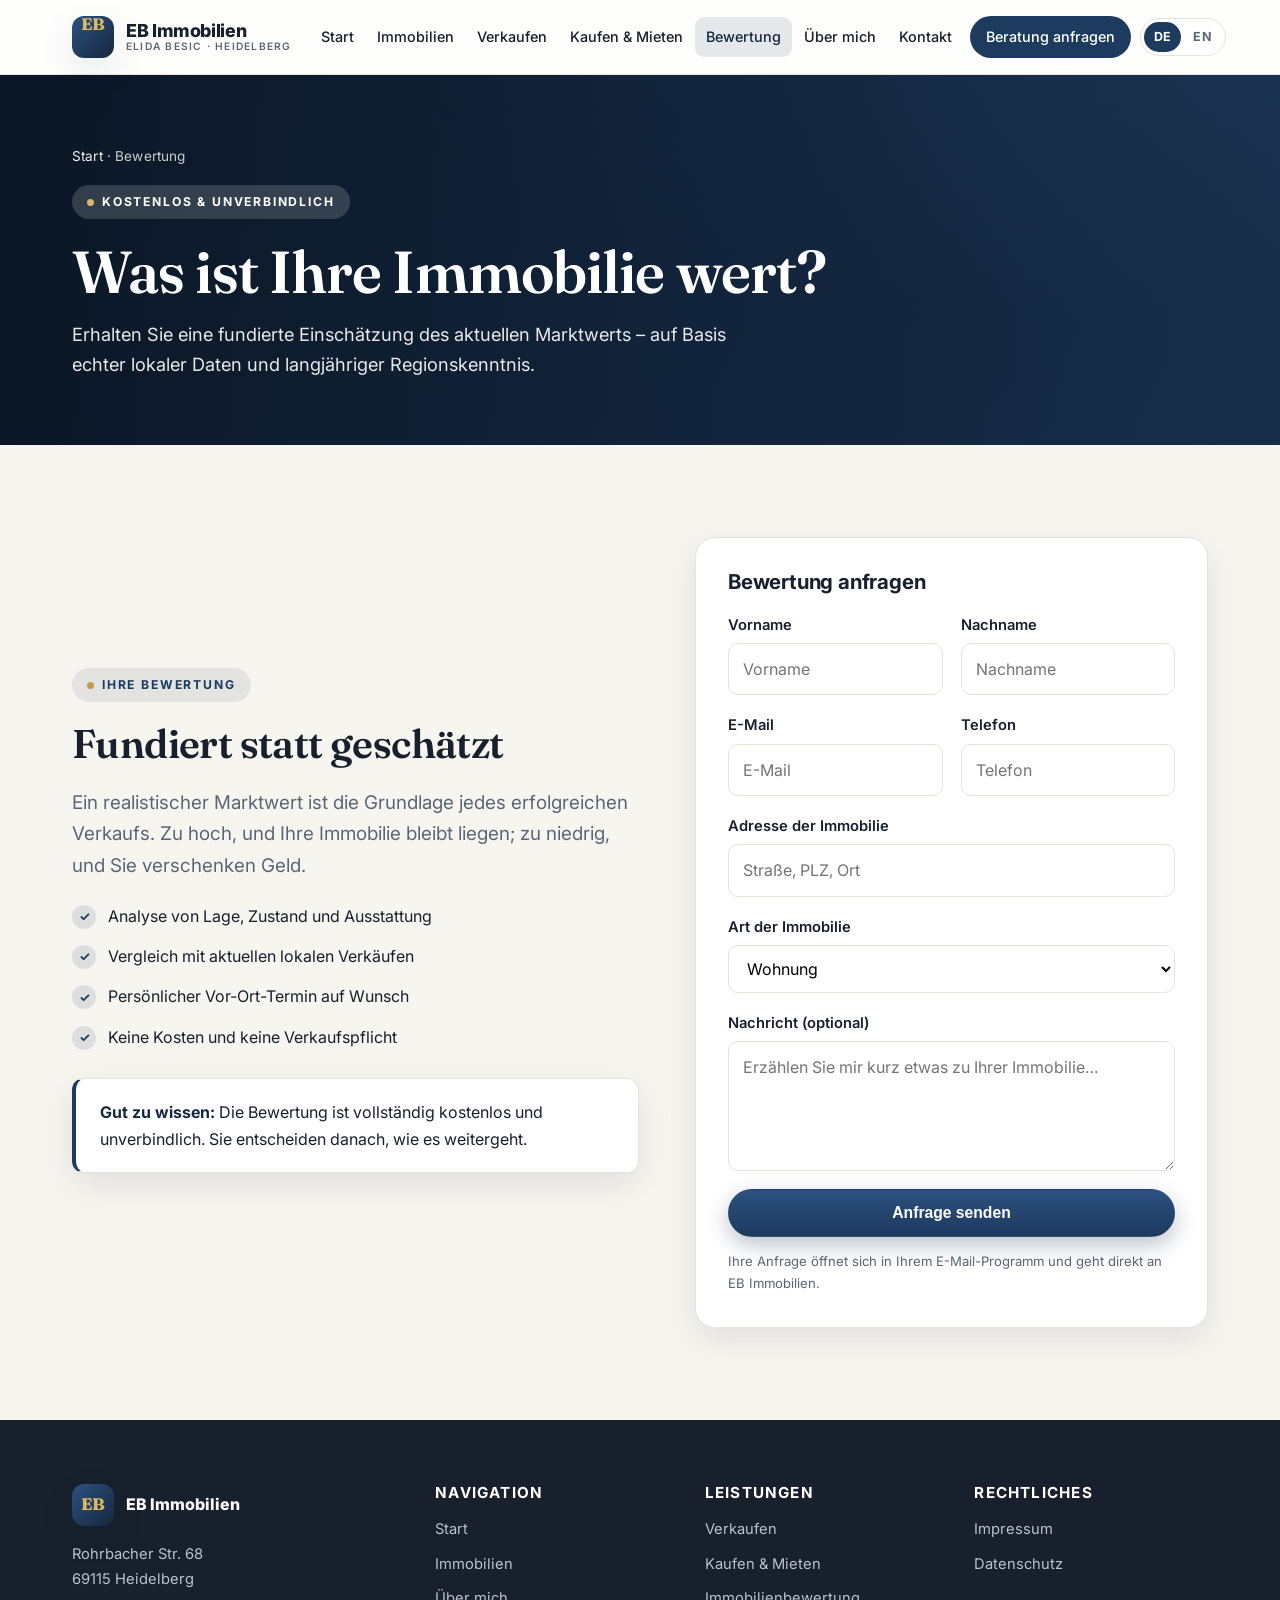
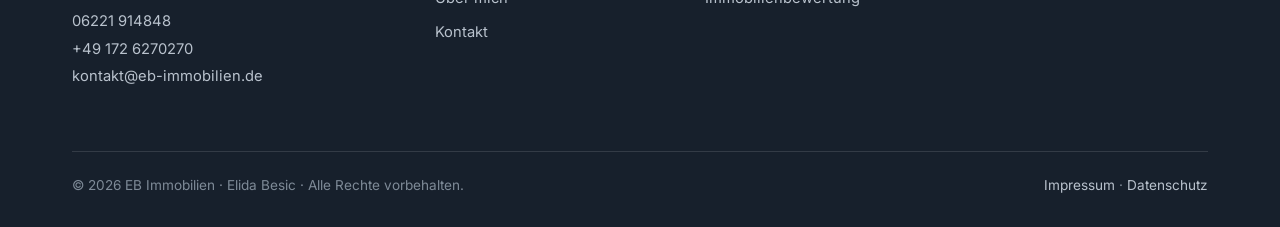
==== bewertung.html @ bf39f3e1 "Initial site: EB Immobilien (bilingual DE/EN) with Sveltia CMS Static GitHub Pages site for Elida Be" ====
<!doctype html>
<html lang="de">
<head>
  <meta charset="utf-8">
  <meta name="viewport" content="width=device-width, initial-scale=1">
  <title>Immobilienbewertung – EB Immobilien · Elida Besic Heidelberg</title>
  <meta name="description" content="Kostenlose Immobilienbewertung in Heidelberg: Erfahren Sie den aktuellen Marktwert Ihrer Immobilie – unverbindlich mit EB Immobilien.">
  <link rel="icon" href="assets/cms-logo.svg">
  <link rel="preconnect" href="https://fonts.googleapis.com">
  <link rel="preconnect" href="https://fonts.gstatic.com" crossorigin>
  <link href="https://fonts.googleapis.com/css2?family=Inter:wght@400;500;600;700;800&display=swap" rel="stylesheet">
  <link rel="stylesheet" href="assets/styles.css?v=1">
</head>
<body>
  <div id="site-header"></div>

  <section class="page-hero page-hero--photo" style="--ph:url('assets/img/hero.svg');">
    <div class="container">
      <div class="crumbs"><a href="index.html" data-en="Home">Start</a> · <span data-en="Valuation">Bewertung</span></div>
      <span class="eyebrow" data-en="Free &amp; no obligation">Kostenlos &amp; unverbindlich</span>
      <h1 data-en="What is your property worth?">Was ist Ihre Immobilie wert?</h1>
      <p data-en="Get a well-founded assessment of the current market value — based on real local data and many years of regional knowledge.">Erhalten Sie eine fundierte Einschätzung des aktuellen Marktwerts – auf Basis echter lokaler Daten und langjähriger Regionskenntnis.</p>
    </div>
  </section>

  <section class="section">
    <div class="container split">
      <div class="reveal">
        <span class="eyebrow" data-en="Your valuation">Ihre Bewertung</span>
        <h2 data-en="Well-founded instead of guessed">Fundiert statt geschätzt</h2>
        <p class="lead" data-en="An accurate market value is the basis of every successful sale. Too high and your property sits on the market; too low and you give away money.">Ein realistischer Marktwert ist die Grundlage jedes erfolgreichen Verkaufs. Zu hoch, und Ihre Immobilie bleibt liegen; zu niedrig, und Sie verschenken Geld.</p>
        <ul class="checklist">
          <li data-en="Analysis of location, condition and features">Analyse von Lage, Zustand und Ausstattung</li>
          <li data-en="Comparison with current local sales">Vergleich mit aktuellen lokalen Verkäufen</li>
          <li data-en="Personal on-site appointment if you wish">Persönlicher Vor-Ort-Termin auf Wunsch</li>
          <li data-en="No costs and no obligation to sell">Keine Kosten und keine Verkaufspflicht</li>
        </ul>
        <div class="callout" style="margin-top:28px;">
          <strong data-en="Good to know:">Gut zu wissen:</strong>
          <span data-en="The valuation is completely free and without obligation. You decide afterwards what happens next.">Die Bewertung ist vollständig kostenlos und unverbindlich. Sie entscheiden danach, wie es weitergeht.</span>
        </div>
      </div>

      <div class="reveal">
        <form class="form-card" data-inquiry="Bewertungsanfrage">
          <h3 style="margin-bottom:18px;" data-en="Request a valuation">Bewertung anfragen</h3>
          <div class="form-grid">
            <div class="field">
              <label data-en="First name">Vorname</label>
              <input type="text" name="Vorname" data-en-ph="First name" placeholder="Vorname" required>
            </div>
            <div class="field">
              <label data-en="Last name">Nachname</label>
              <input type="text" name="Nachname" data-en-ph="Last name" placeholder="Nachname" required>
            </div>
            <div class="field">
              <label data-en="Email">E-Mail</label>
              <input type="email" name="E-Mail" data-en-ph="Email" placeholder="E-Mail" required>
            </div>
            <div class="field">
              <label data-en="Phone">Telefon</label>
              <input type="tel" name="Telefon" data-en-ph="Phone" placeholder="Telefon">
            </div>
            <div class="field full">
              <label data-en="Property address">Adresse der Immobilie</label>
              <input type="text" name="Objekt-Adresse" data-en-ph="Street, postcode, city" placeholder="Straße, PLZ, Ort">
            </div>
            <div class="field full">
              <label data-en="Property type">Art der Immobilie</label>
              <select name="Objektart">
                <option data-en="Apartment">Wohnung</option>
                <option data-en="House">Haus</option>
                <option data-en="Plot">Grundstück</option>
                <option data-en="Commercial">Gewerbe</option>
                <option data-en="Other">Sonstiges</option>
              </select>
            </div>
            <div class="field full">
              <label data-en="Message (optional)">Nachricht (optional)</label>
              <textarea name="Nachricht" data-en-ph="Tell me a little about your property…" placeholder="Erzählen Sie mir kurz etwas zu Ihrer Immobilie…"></textarea>
            </div>
          </div>
          <button type="submit" class="btn btn--primary" style="margin-top:18px;width:100%;justify-content:center;" data-en="Send request">Anfrage senden</button>
          <div class="form-done" data-en="Thank you! Your email program will open so you can send the request.">Danke! Ihr E-Mail-Programm öffnet sich, um die Anfrage zu senden.</div>
          <p style="font-size:.82rem;color:var(--muted);margin:14px 0 0;" data-en="Your request opens in your email program and is sent directly to EB Immobilien.">Ihre Anfrage öffnet sich in Ihrem E-Mail-Programm und geht direkt an EB Immobilien.</p>
        </form>
      </div>
    </div>
  </section>

  <div id="site-footer"></div>
  <script src="assets/i18n.js?v=1"></script>
  <script src="assets/site.js?v=1"></script>
  <script src="assets/content.js?v=1"></script>
</body>
</html>
---- assets/styles.css ----
@import url("https://fonts.googleapis.com/css2?family=Fraunces:opsz,wght@9..144,500;9..144,600;9..144,700&display=swap");

:root {
  --navy: #1d3a5f;
  --navy-dark: #14283f;
  --navy-light: #2d5180;
  --navy-deep: #0e1d30;
  --gold: #c39b46;
  --gold-light: #d8b76a;
  --gold-soft: #efe6d0;
  --ink: #17202c;
  --muted: #5a6675;
  --bg: #f7f5f0;
  --bg-warm: #f1eee6;
  --card: #ffffff;
  --line: #e6e3da;
  --shadow-sm: 0 2px 8px rgba(20, 40, 63, 0.06);
  --shadow: 0 12px 34px rgba(20, 40, 63, 0.10);
  --shadow-lg: 0 28px 64px rgba(14, 29, 48, 0.18);
  --radius: 20px;
  --radius-sm: 12px;
  --radius-lg: 28px;
  --maxw: 1180px;
  --font: "Inter", system-ui, -apple-system, "Segoe UI", Roboto, Helvetica, Arial, sans-serif;
  --display: "Fraunces", Georgia, "Times New Roman", serif;
}

* { box-sizing: border-box; }

html { scroll-behavior: smooth; }

body {
  margin: 0;
  font-family: var(--font);
  color: var(--ink);
  background: var(--bg);
  line-height: 1.65;
  -webkit-font-smoothing: antialiased;
}

img { max-width: 100%; display: block; }

a { color: var(--navy); text-decoration: none; transition: color .2s ease; }
a:hover { color: var(--navy-dark); }

h1, h2, h3, h4 { line-height: 1.18; margin: 0 0 .5em; font-weight: 700; letter-spacing: -0.01em; }
h1, h2 { font-family: var(--display); font-weight: 600; letter-spacing: -0.015em; }
h1 { font-size: clamp(2.3rem, 5.2vw, 3.7rem); }
h2 { font-size: clamp(1.7rem, 3.6vw, 2.5rem); }
h3 { font-size: 1.28rem; }
p { margin: 0 0 1rem; }
::selection { background: rgba(29,58,95,.16); }

.container { width: 100%; max-width: var(--maxw); margin: 0 auto; padding: 0 22px; }

.section { padding: 92px 0; }
.section--tight { padding: 60px 0; }
.section--alt { background: linear-gradient(180deg, #fff, var(--bg-warm)); }

.section-head { max-width: 660px; margin: 0 auto 52px; text-align: center; }
.section-head .lead { margin-left: auto; margin-right: auto; }
.section-head h2 { margin-bottom: .35em; }

.eyebrow {
  display: inline-flex;
  align-items: center;
  gap: 8px;
  font-size: .76rem;
  font-weight: 700;
  letter-spacing: .15em;
  text-transform: uppercase;
  color: var(--navy);
  background: rgba(29, 58, 95, .09);
  padding: 7px 15px;
  border-radius: 999px;
  margin-bottom: 18px;
}
.eyebrow::before {
  content: ""; width: 7px; height: 7px; border-radius: 50%;
  background: var(--gold); flex: none;
}

.lead { font-size: 1.18rem; color: var(--muted); max-width: 60ch; }

a:focus-visible, button:focus-visible, .btn:focus-visible,
input:focus-visible, select:focus-visible, textarea:focus-visible {
  outline: 3px solid rgba(29,58,95,.42);
  outline-offset: 2px;
}

/* ---------- Header / Nav ---------- */
.site-header {
  position: sticky;
  top: 0;
  z-index: 50;
  background: rgba(255, 255, 255, .85);
  backdrop-filter: saturate(160%) blur(14px);
  border-bottom: 1px solid var(--line);
}
.nav {
  display: flex;
  align-items: center;
  justify-content: space-between;
  gap: 18px;
  height: 74px;
}
.brand { display: flex; align-items: center; gap: 12px; font-weight: 800; letter-spacing: -0.02em; color: var(--ink); font-size: 1.12rem; white-space: nowrap; }
.brand:hover { color: var(--ink); }
.brand > span { display: flex; flex-direction: column; line-height: 1.05; }
.brand-mark {
  width: 42px; height: 42px; border-radius: 12px; flex: none;
  background: linear-gradient(135deg, var(--navy-light), var(--navy-dark));
  display: grid; place-items: center; color: var(--gold-light); font-size: 1.05rem; font-weight: 800;
  font-family: var(--display); box-shadow: var(--shadow); letter-spacing: -.02em;
}
.brand small { display: block; font-size: .64rem; font-weight: 600; color: var(--muted); letter-spacing: .12em; text-transform: uppercase; }

.nav-links { display: flex; align-items: center; gap: 1px; flex-wrap: nowrap; }
.nav-links a {
  color: var(--ink);
  font-size: .9rem;
  font-weight: 500;
  padding: 8px 11px;
  border-radius: 9px;
  white-space: nowrap;
}
.nav-links a:hover { background: rgba(29, 58, 95, .07); color: var(--navy-dark); }
.nav-links a.active { color: var(--navy-dark); background: rgba(29, 58, 95, .11); }

.nav-cta { background: var(--navy); color: #fff !important; padding: 9px 16px !important; border-radius: 999px !important; font-weight: 600; margin-left: 6px; flex: none; }
.nav-cta:hover { background: var(--navy-dark) !important; }

/* Language toggle */
.lang-toggle {
  display: inline-flex; align-items: center; gap: 2px; margin-left: 8px; flex: none;
  border: 1px solid var(--line); border-radius: 999px; padding: 3px; background: #fff;
}
.lang-toggle button {
  border: none; background: none; cursor: pointer; font: inherit; font-size: .78rem; font-weight: 700;
  color: var(--muted); padding: 5px 10px; border-radius: 999px; transition: .2s ease; letter-spacing: .03em;
}
.lang-toggle button.active { background: var(--navy); color: #fff; }

.nav-toggle {
  display: none; background: none; border: 1px solid var(--line); border-radius: 10px;
  width: 44px; height: 44px; cursor: pointer; align-items: center; justify-content: center;
}
.nav-toggle span, .nav-toggle span::before, .nav-toggle span::after {
  content: ""; display: block; width: 20px; height: 2px; background: var(--ink); position: relative; transition: .25s;
}
.nav-toggle span::before { content: ""; position: absolute; top: -6px; }
.nav-toggle span::after { content: ""; position: absolute; top: 6px; }

/* ---------- Buttons ---------- */
.btn {
  display: inline-flex; align-items: center; gap: 9px;
  padding: 14px 28px; border-radius: 999px; font-weight: 600; font-size: .98rem;
  cursor: pointer; border: 1px solid transparent;
  transition: transform .2s ease, box-shadow .2s ease, background .2s ease, border-color .2s ease;
}
.btn--primary {
  background: linear-gradient(180deg, var(--navy-light), var(--navy));
  color: #fff; box-shadow: 0 8px 22px rgba(20,40,63,.28);
}
.btn--primary:hover { background: linear-gradient(180deg, var(--navy), var(--navy-dark)); color: #fff; transform: translateY(-2px); box-shadow: 0 14px 30px rgba(20,40,63,.34); }
.btn--gold {
  background: linear-gradient(180deg, var(--gold-light), var(--gold));
  color: #2a2310; box-shadow: 0 8px 22px rgba(195,155,70,.32);
}
.btn--gold:hover { background: linear-gradient(180deg, var(--gold), #b08a37); color: #2a2310; transform: translateY(-2px); }
.btn--ghost { background: #fff; color: var(--ink); border-color: var(--line); box-shadow: var(--shadow-sm); }
.btn--ghost:hover { border-color: var(--navy); color: var(--navy-dark); transform: translateY(-2px); }
.btn--light { background: rgba(255,255,255,.16); color: #fff; border-color: rgba(255,255,255,.45); backdrop-filter: blur(6px); }
.btn--light:hover { background: rgba(255,255,255,.28); color: #fff; transform: translateY(-2px); }
.btn--lg { padding: 16px 34px; font-size: 1.04rem; }

/* ---------- Hero ---------- */
.hero {
  position: relative;
  color: #fff;
  overflow: hidden;
  background: linear-gradient(135deg, #14283f, #1d3a5f 55%, #2d5180);
}
.hero::before {
  content: ""; position: absolute; inset: 0; z-index: 0;
  background-image: var(--ph, url("img/hero.jpg"));
  background-size: cover; background-position: center 42%;
  transform: scale(1.02);
}
.hero::after {
  content: ""; position: absolute; inset: 0; z-index: 0; pointer-events: none;
  background:
    linear-gradient(90deg, rgba(10,21,35,.92) 0%, rgba(14,29,48,.78) 42%, rgba(14,29,48,.34) 100%),
    linear-gradient(180deg, rgba(10,21,35,.30), rgba(10,21,35,.58));
}
.hero-inner { position: relative; z-index: 1; padding: 108px 0 96px; max-width: 700px; }
.hero h1 { color: #fff; text-shadow: 0 2px 30px rgba(0,0,0,.25); }
.hero p { font-size: 1.22rem; color: rgba(255,255,255,.92); max-width: 54ch; }
.hero-actions { display: flex; gap: 14px; flex-wrap: wrap; margin-top: 32px; }
.hero .eyebrow { color: #fff; background: rgba(255,255,255,.16); backdrop-filter: blur(4px); }
.hero .eyebrow::before { background: var(--gold-light); }

.hero-stats {
  position: relative; z-index: 1;
  display: grid; grid-template-columns: repeat(4, 1fr); gap: 20px;
  border-top: 1px solid rgba(255,255,255,.22); padding: 26px 0 0; margin-top: 44px; max-width: 700px;
}
.hero-stats .num { font-size: 2.15rem; font-weight: 700; letter-spacing: -0.03em; font-family: var(--display); color: var(--gold-light); }
.hero-stats .lbl { font-size: .82rem; color: rgba(255,255,255,.82); }

/* ---------- Cards / Grid ---------- */
.grid { display: grid; gap: 26px; }
.grid--2 { grid-template-columns: repeat(2, 1fr); }
.grid--3 { grid-template-columns: repeat(3, 1fr); }
.grid--4 { grid-template-columns: repeat(4, 1fr); }

.card {
  background: var(--card); border: 1px solid var(--line); border-radius: var(--radius);
  padding: 30px; box-shadow: var(--shadow); transition: transform .25s ease, box-shadow .25s ease, border-color .25s ease;
  position: relative;
}
.card:hover { transform: translateY(-5px); box-shadow: var(--shadow-lg); border-color: rgba(29,58,95,.22); }
.card .ico {
  width: 52px; height: 52px; border-radius: 15px; display: grid; place-items: center;
  background: linear-gradient(135deg, rgba(195,155,70,.18), rgba(29,58,95,.10));
  color: var(--navy); font-size: 1.5rem; margin-bottom: 18px;
}
a.card { color: inherit; }
.card h3 { margin-bottom: 9px; font-size: 1.32rem; font-family: var(--display); font-weight: 600; letter-spacing: -0.01em; }
.card p { color: var(--muted); margin-bottom: 0; font-size: 1rem; line-height: 1.62; }
.card .more { display: inline-flex; align-items: center; gap: 7px; margin-top: 18px; font-weight: 700; font-size: .94rem; color: var(--navy-dark); transition: gap .2s ease; }
a.card:hover .more { gap: 11px; }

.card--media { padding: 0; overflow: hidden; display: flex; flex-direction: column; }
.card--media .thumb { aspect-ratio: 16 / 11; overflow: hidden; position: relative; background: linear-gradient(135deg, var(--navy-light), var(--navy-dark)); }
.card--media .thumb img { width: 100%; height: 100%; object-fit: cover; transition: transform .5s ease; }
.card--media:hover .thumb img { transform: scale(1.06); }
.card--media .thumb::after {
  content: ""; position: absolute; inset: 0; pointer-events: none;
  background: linear-gradient(180deg, transparent 55%, rgba(10,21,35,.28));
}
.card--media .body {
  padding: 32px 28px 30px; flex: 1;
  display: flex; flex-direction: column; align-items: center; text-align: center;
  background: linear-gradient(180deg, var(--navy), var(--navy-dark));
}
.card--media .body h3 { font-size: 1.5rem; margin-bottom: 11px; color: #fff; }
.card--media .body p { flex: 1; color: rgba(255,255,255,.86); font-size: 1rem; line-height: 1.62; margin: 0; }
.card--media .body .more {
  margin-top: 20px; padding-top: 16px; width: 100%; justify-content: center;
  border-top: 1px solid rgba(255,255,255,.22); color: var(--gold-light); font-weight: 700;
}
a.card--media:hover { border-color: rgba(29,58,95,.22); }

/* ---------- Property listing cards ---------- */
.listing-grid { display: grid; grid-template-columns: repeat(3, 1fr); gap: 28px; }
.listing {
  background: #fff; border: 1px solid var(--line); border-radius: var(--radius); overflow: hidden;
  box-shadow: var(--shadow); display: flex; flex-direction: column;
  transition: transform .25s ease, box-shadow .25s ease, border-color .25s ease;
}
.listing:hover { transform: translateY(-5px); box-shadow: var(--shadow-lg); border-color: rgba(29,58,95,.22); }
.listing-photo { aspect-ratio: 16 / 11; position: relative; overflow: hidden; background: linear-gradient(135deg, var(--navy-light), var(--navy-dark)); }
.listing-photo img { width: 100%; height: 100%; object-fit: cover; transition: transform .5s ease; }
.listing:hover .listing-photo img { transform: scale(1.05); }
.listing-badge {
  position: absolute; top: 14px; left: 14px; z-index: 2;
  font-size: .72rem; font-weight: 800; letter-spacing: .06em; text-transform: uppercase;
  padding: 6px 12px; border-radius: 999px; color: #fff; background: var(--navy);
  box-shadow: 0 6px 16px rgba(10,21,35,.3);
}
.listing-badge.is-available { background: #2e7d4f; }
.listing-badge.is-reserved { background: var(--gold); color: #2a2310; }
.listing-badge.is-sold { background: #8a3b3b; }
.listing-type {
  position: absolute; top: 14px; right: 14px; z-index: 2;
  font-size: .74rem; font-weight: 700; padding: 6px 12px; border-radius: 999px;
  background: rgba(255,255,255,.9); color: var(--navy-dark); backdrop-filter: blur(4px);
}
.listing-body { padding: 22px 24px 24px; display: flex; flex-direction: column; flex: 1; }
.listing-loc { font-size: .84rem; color: var(--gold); font-weight: 700; letter-spacing: .04em; text-transform: uppercase; margin-bottom: 6px; }
.listing-body h3 { font-size: 1.24rem; margin-bottom: 10px; }
.listing-body p { color: var(--muted); font-size: .96rem; margin: 0 0 16px; flex: 1; }
.listing-specs { display: flex; flex-wrap: wrap; gap: 8px; margin-bottom: 16px; }
.listing-specs .spec {
  font-size: .82rem; font-weight: 600; color: var(--navy-dark);
  background: rgba(29,58,95,.07); border-radius: 8px; padding: 6px 11px;
}
.listing-foot { display: flex; align-items: center; justify-content: space-between; gap: 12px; border-top: 1px solid var(--line); padding-top: 16px; margin-top: auto; }
.listing-price { font-size: 1.22rem; font-weight: 800; color: var(--navy-dark); font-family: var(--display); }
.listing-foot .more { font-weight: 700; font-size: .9rem; color: var(--navy); }
.listings-empty { text-align: center; color: var(--muted); padding: 40px; grid-column: 1 / -1; }

/* property filter bar */
.filters { display: flex; gap: 10px; flex-wrap: wrap; justify-content: center; margin-bottom: 40px; }
.filter-btn {
  border: 1px solid var(--line); background: #fff; color: var(--ink); cursor: pointer;
  font: inherit; font-weight: 600; font-size: .92rem; padding: 10px 20px; border-radius: 999px;
  box-shadow: var(--shadow-sm); transition: .2s ease;
}
.filter-btn:hover { border-color: var(--navy); color: var(--navy-dark); }
.filter-btn.active { background: var(--navy); color: #fff; border-color: var(--navy); }

/* split / feature */
.split { display: grid; grid-template-columns: 1.05fr .95fr; gap: 56px; align-items: center; }
.split--reverse .split-media { order: 2; }
.media-card {
  border-radius: var(--radius); overflow: hidden; box-shadow: var(--shadow-lg);
  aspect-ratio: 4 / 3; position: relative;
  background: linear-gradient(135deg, var(--navy-light), var(--navy-dark));
}
.media-card > img { width: 100%; height: 100%; object-fit: cover; position: absolute; inset: 0; }
.media-card::after {
  content: ""; position: absolute; left: 0; right: 0; bottom: 0; height: 45%; z-index: 1;
  background: linear-gradient(transparent, rgba(8,18,30,.62)); pointer-events: none;
}
.media-card .media-tag {
  position: absolute; left: 0; right: 0; bottom: 18px; z-index: 2;
  color: #fff; font-weight: 700; font-size: 1.02rem; text-align: center;
  letter-spacing: .01em; padding: 0 18px;
  text-shadow: 0 2px 12px rgba(0,0,0,.6);
}
.img-frame { border-radius: var(--radius); overflow: hidden; box-shadow: var(--shadow-lg); position: relative; }
.img-frame img { width: 100%; height: 100%; object-fit: cover; display: block; }

.checklist { list-style: none; padding: 0; margin: 22px 0 0; display: grid; gap: 14px; }
.checklist li { display: flex; gap: 12px; align-items: flex-start; color: var(--ink); }
.checklist li::before {
  content: "✓"; flex: none; width: 24px; height: 24px; border-radius: 50%;
  background: rgba(29,58,95,.12); color: var(--navy); display: grid; place-items: center;
  font-size: .8rem; font-weight: 700; margin-top: 2px;
}

/* ---------- Page hero (subpages) ---------- */
.page-hero {
  position: relative; overflow: hidden;
  background:
    radial-gradient(110% 140% at 90% -10%, rgba(45,81,128,.5), transparent 55%),
    linear-gradient(135deg, #14283f, #1d3a5f);
  color: #fff; padding: 70px 0 66px;
}
.page-hero--photo::before {
  content: ""; position: absolute; inset: 0; z-index: 0;
  background-image: var(--ph); background-size: cover; background-position: center 42%;
}
.page-hero--photo::after {
  content: ""; position: absolute; inset: 0; z-index: 0; pointer-events: none;
  background: linear-gradient(90deg, rgba(10,21,35,.90) 0%, rgba(14,29,48,.72) 50%, rgba(14,29,48,.42) 100%);
}
.page-hero .container { position: relative; z-index: 1; }
.page-hero h1 { color: #fff; margin-bottom: 12px; max-width: 20ch; }
.page-hero p { color: rgba(255,255,255,.9); max-width: 60ch; margin: 0; font-size: 1.14rem; }
.page-hero .eyebrow { color: #fff; background: rgba(255,255,255,.16); }
.page-hero .eyebrow::before { background: var(--gold-light); }
.crumbs { font-size: .85rem; color: rgba(255,255,255,.78); margin-bottom: 18px; letter-spacing: .01em; }
.crumbs a { color: rgba(255,255,255,.92); }
.crumbs a:hover { color: #fff; }

/* ---------- Tables ---------- */
.table-wrap { overflow-x: auto; border-radius: var(--radius); border: 1px solid var(--line); background: #fff; box-shadow: var(--shadow); }
table { width: 100%; border-collapse: collapse; min-width: 480px; }
th, td { text-align: left; padding: 15px 20px; border-bottom: 1px solid var(--line); }
th { background: rgba(29,58,95,.06); font-size: .82rem; text-transform: uppercase; letter-spacing: .06em; color: var(--navy-dark); }
tr:last-child td { border-bottom: none; }
td strong { color: var(--ink); }

/* ---------- Steps (process) ---------- */
.steps { display: grid; gap: 22px; counter-reset: step; }
.step {
  display: grid; grid-template-columns: 56px 1fr; gap: 20px; align-items: start;
  background: #fff; border: 1px solid var(--line); border-radius: var(--radius); padding: 24px 26px; box-shadow: var(--shadow-sm);
}
.step::before {
  counter-increment: step; content: counter(step);
  width: 56px; height: 56px; border-radius: 16px; display: grid; place-items: center;
  background: linear-gradient(135deg, var(--navy-light), var(--navy-dark)); color: var(--gold-light);
  font-family: var(--display); font-weight: 700; font-size: 1.5rem;
}
.step h3 { margin: 4px 0 6px; }
.step p { margin: 0; color: var(--muted); }

/* ---------- People ---------- */
.person {
  background: #fff; border: 1px solid var(--line); border-radius: var(--radius); padding: 26px; text-align: center; box-shadow: var(--shadow);
  transition: transform .25s ease;
}
.person:hover { transform: translateY(-4px); }
.avatar {
  width: 78px; height: 78px; border-radius: 50%; margin: 0 auto 16px; display: grid; place-items: center;
  font-weight: 800; font-size: 1.5rem; color: var(--gold-light);
  background: linear-gradient(135deg, var(--navy-light), var(--navy-dark));
}
.person .role { color: var(--navy); font-weight: 600; font-size: .9rem; }
.person .name { font-size: 1.12rem; font-weight: 700; margin: 4px 0; }
.person a { font-size: .88rem; color: var(--muted); }

/* ---------- Testimonials ---------- */
.quote {
  background: #fff; border: 1px solid var(--line); border-radius: var(--radius); padding: 30px 30px 26px;
  box-shadow: var(--shadow); position: relative;
}
.quote::before { content: "\201C"; font-family: var(--display); font-size: 4rem; line-height: 1; color: var(--gold); position: absolute; top: 10px; left: 20px; opacity: .35; }
.quote p { font-size: 1.04rem; color: var(--ink); position: relative; z-index: 1; }
.quote .stars { color: var(--gold); letter-spacing: 2px; margin-bottom: 8px; }
.quote .who { font-weight: 700; font-size: .94rem; margin-top: 12px; }

/* ---------- News ---------- */
.news-item { display: grid; grid-template-columns: 120px 1fr; gap: 22px; padding: 24px 0; border-bottom: 1px solid var(--line); }
.news-item:last-child { border-bottom: none; }
.news-date {
  background: var(--navy); color: #fff; border-radius: var(--radius-sm); padding: 14px; text-align: center; height: fit-content;
}
.news-date .d { font-size: 1.8rem; font-weight: 800; line-height: 1; color: var(--gold-light); }
.news-date .m { font-size: .78rem; text-transform: uppercase; letter-spacing: .08em; }
.news-item h3 { margin-bottom: 6px; }
.news-item p { color: var(--muted); margin: 0; }

/* ---------- CTA band ---------- */
.cta-band {
  position: relative; overflow: hidden;
  background: linear-gradient(135deg, var(--navy-deep), var(--navy)); color: #fff;
  border-radius: var(--radius-lg); padding: 64px 56px; text-align: center; box-shadow: var(--shadow-lg);
}
.cta-band--photo::before {
  content: ""; position: absolute; inset: 0; z-index: 0;
  background-image: var(--ph); background-size: cover; background-position: center 45%; opacity: .9;
}
.cta-band--photo::after {
  content: ""; position: absolute; inset: 0; z-index: 0;
  background: linear-gradient(135deg, rgba(14,29,48,.92), rgba(20,40,63,.78));
}
.cta-band > * { position: relative; z-index: 1; }
.cta-band h2 { color: #fff; }
.cta-band p { color: rgba(255,255,255,.92); max-width: 54ch; margin: 0 auto 26px; }

/* ---------- Feature strip (icon facts row) ---------- */
.facts { display: grid; grid-template-columns: repeat(3, 1fr); gap: 24px; }
.fact { display: flex; gap: 14px; align-items: flex-start; }
.fact .fico {
  flex: none; width: 46px; height: 46px; border-radius: 13px; display: grid; place-items: center;
  background: linear-gradient(135deg, rgba(195,155,70,.18), rgba(29,58,95,.10)); color: var(--navy); font-size: 1.25rem;
}
.fact h4 { margin: 0 0 3px; font-size: 1.02rem; }
.fact p { margin: 0; color: var(--muted); font-size: .92rem; }

/* prose */
.prose { max-width: 760px; }
.prose h2 { margin-top: 1.6em; }
.prose ul { padding-left: 1.2em; }
.prose li { margin-bottom: .5em; }
.callout {
  background: #fff; border: 1px solid var(--line); border-left: 4px solid var(--navy);
  border-radius: var(--radius-sm); padding: 20px 24px; box-shadow: var(--shadow); margin: 24px 0;
}
.callout strong { color: var(--navy-dark); }

.tag { display: inline-block; background: rgba(29,58,95,.10); color: var(--navy-dark); padding: 5px 12px; border-radius: 999px; font-size: .82rem; font-weight: 600; margin: 0 6px 6px 0; }

/* ---------- Footer ---------- */
.site-footer { background: var(--ink); color: #b9c2cd; padding: 64px 0 30px; }
.site-footer a { color: #b9c2cd; }
.site-footer a:hover { color: #fff; }
.footer-grid { display: grid; grid-template-columns: 1.4fr 1fr 1fr 1fr; gap: 36px; }
.footer-grid h4 { color: #fff; font-size: .95rem; text-transform: uppercase; letter-spacing: .08em; margin-bottom: 16px; }
.footer-grid ul { list-style: none; padding: 0; margin: 0; display: grid; gap: 10px; font-size: .92rem; }
.footer-brand { display: flex; align-items: center; gap: 12px; color: #fff; font-weight: 800; margin-bottom: 16px; }
.footer-bottom {
  border-top: 1px solid rgba(255,255,255,.12); margin-top: 44px; padding-top: 22px;
  display: flex; justify-content: space-between; gap: 16px; flex-wrap: wrap; font-size: .85rem; color: #7e8a97;
}

/* reveal animation */
.reveal { opacity: 0; transform: translateY(24px); transition: opacity .6s ease, transform .6s ease; }
.reveal.in { opacity: 1; transform: none; }
@media (prefers-reduced-motion: reduce) {
  .reveal { opacity: 1; transform: none; transition: none; }
  * { animation: none !important; scroll-behavior: auto !important; }
}

/* ---------- Scroll progress bar ---------- */
.scroll-progress {
  position: fixed; top: 0; left: 0; height: 3px; width: 0%; z-index: 100;
  background: linear-gradient(90deg, var(--navy-light), var(--gold)); transition: width .1s linear;
}

/* ---------- Back to top ---------- */
.to-top {
  position: fixed; right: 22px; bottom: 22px; z-index: 90;
  width: 50px; height: 50px; border-radius: 50%; border: none; cursor: pointer;
  background: var(--navy); color: #fff; font-size: 1.3rem; box-shadow: var(--shadow-lg);
  display: grid; place-items: center; opacity: 0; transform: translateY(16px); pointer-events: none;
  transition: .3s ease;
}
.to-top.show { opacity: 1; transform: none; pointer-events: auto; }
.to-top:hover { background: var(--navy-dark); transform: translateY(-3px); }

/* ---------- Partner marquee ---------- */
.marquee { overflow: hidden; -webkit-mask-image: linear-gradient(90deg, transparent, #000 8%, #000 92%, transparent); }
.marquee-track { display: flex; gap: 18px; width: max-content; animation: scrollx 30s linear infinite; }
.marquee:hover .marquee-track { animation-play-state: paused; }
.marquee .chip {
  flex: none; background: #fff; border: 1px solid var(--line); border-radius: 14px;
  padding: 18px 28px; font-weight: 700; color: var(--navy-dark); box-shadow: var(--shadow); white-space: nowrap;
}
@keyframes scrollx { from { transform: translateX(0); } to { transform: translateX(-50%); } }

/* form fields */
.form-card { background: #fff; border: 1px solid var(--line); border-radius: var(--radius); padding: 32px; box-shadow: var(--shadow); }
.form-grid { display: grid; grid-template-columns: 1fr 1fr; gap: 18px; }
.field { display: grid; gap: 6px; }
.field.full { grid-column: 1 / -1; }
.field label { font-weight: 600; font-size: .92rem; }
.field input, .field select, .field textarea {
  width: 100%; padding: 12px 14px; border: 1px solid var(--line); border-radius: 10px; font: inherit; background: #fff;
  transition: border-color .2s, box-shadow .2s;
}
.field textarea { min-height: 130px; resize: vertical; }
.field input:focus, .field select:focus, .field textarea:focus {
  outline: none; border-color: var(--navy); box-shadow: 0 0 0 3px rgba(29,58,95,.15);
}
.form-done { display: none; margin-top: 16px; background: rgba(46,125,79,.1); border: 1px solid rgba(46,125,79,.3); color: #245c39; padding: 12px 16px; border-radius: 10px; font-size: .92rem; }

/* contact info list */
.contact-list { list-style: none; padding: 0; margin: 0; display: grid; gap: 20px; }
.contact-list li { display: flex; gap: 16px; align-items: flex-start; }
.contact-list .cico {
  flex: none; width: 46px; height: 46px; border-radius: 13px; display: grid; place-items: center;
  background: linear-gradient(135deg, rgba(195,155,70,.18), rgba(29,58,95,.10)); color: var(--navy); font-size: 1.2rem;
}
.contact-list .lbl { font-size: .8rem; text-transform: uppercase; letter-spacing: .06em; color: var(--muted); font-weight: 700; }
.contact-list .val { font-weight: 600; }

/* ---------- Responsive ---------- */
@media (max-width: 1080px) {
  .nav-toggle { display: inline-flex; }
  .nav-links {
    position: absolute; top: 74px; left: 0; right: 0;
    background: #fff; border-bottom: 1px solid var(--line);
    flex-direction: column; align-items: stretch; gap: 0; padding: 12px 16px 18px;
    box-shadow: var(--shadow-lg); display: none;
  }
  .nav-links.open { display: flex; }
  .nav-links a { padding: 12px; border-radius: 10px; font-size: 1rem; }
  .nav-cta { text-align: center; margin-top: 6px; margin-left: 0; }
  .lang-toggle { margin: 8px 0 0; justify-content: center; }
  .split { grid-template-columns: 1fr; gap: 32px; }
  .split--reverse .split-media { order: 0; }
  .grid--3, .grid--4 { grid-template-columns: repeat(2, 1fr); }
  .listing-grid { grid-template-columns: repeat(2, 1fr); }
  .facts { grid-template-columns: 1fr; gap: 18px; }
  .hero-stats { grid-template-columns: repeat(2, 1fr); gap: 24px; }
  .footer-grid { grid-template-columns: 1fr 1fr; }
}
@media (max-width: 560px) {
  .section { padding: 62px 0; }
  .grid--2, .grid--3, .grid--4 { grid-template-columns: 1fr; }
  .listing-grid { grid-template-columns: 1fr; }
  .form-grid { grid-template-columns: 1fr; }
  .news-item { grid-template-columns: 64px 1fr; gap: 16px; }
  .news-date .d { font-size: 1.3rem; }
  .cta-band { padding: 40px 24px; }
  .hero-inner { padding: 80px 0 64px; }
  .footer-grid { grid-template-columns: 1fr; }
  .hero-stats { grid-template-columns: 1fr 1fr; }
}
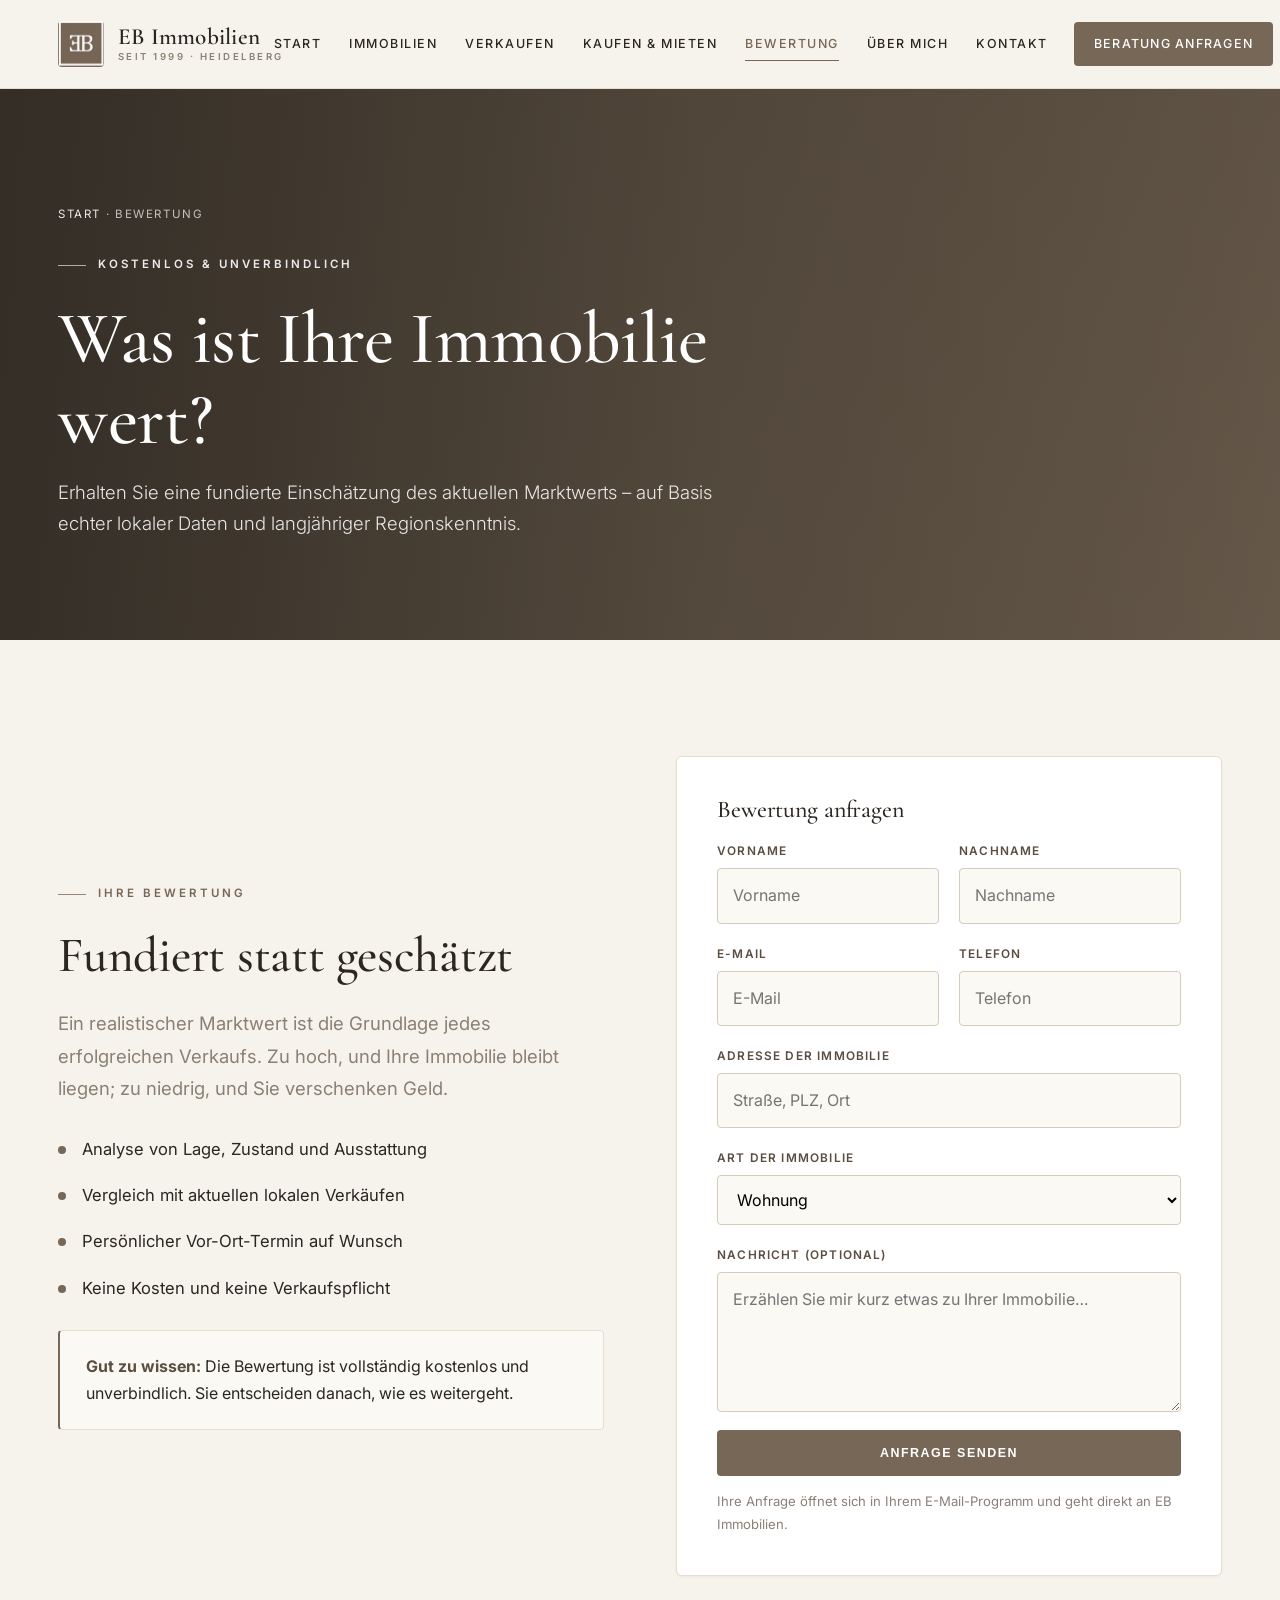
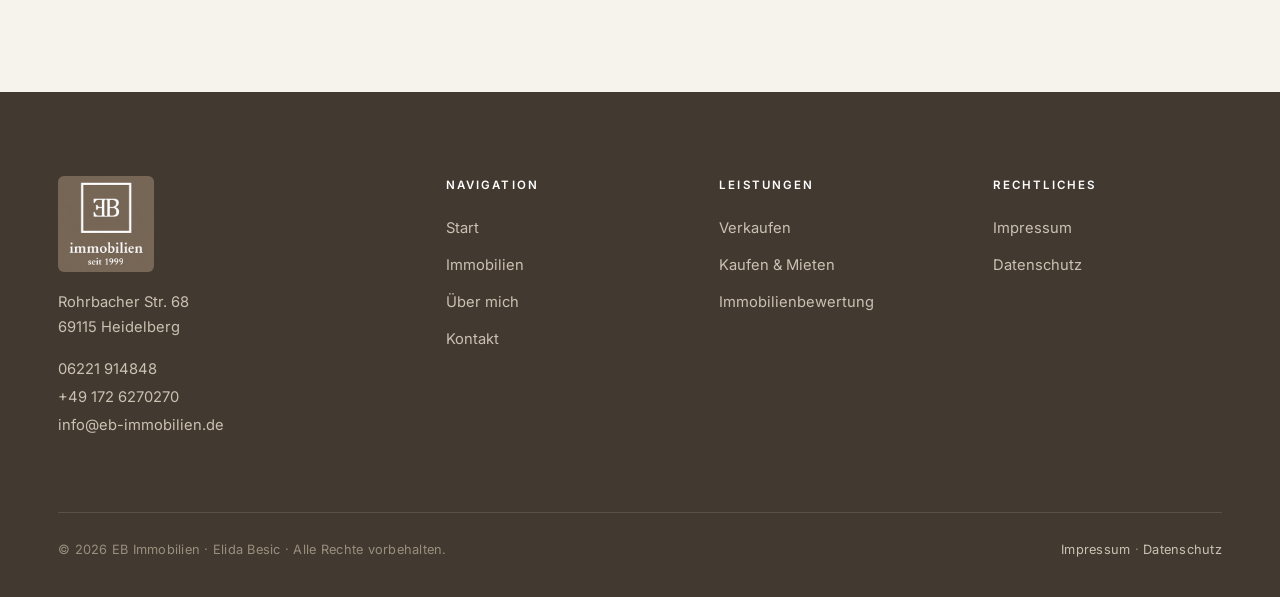
==== commit 05422d03: "Redesign: minimalist editorial look in brand taupe/cream - New palette from the EB logo (#776756 tau" ====
--- a/bewertung.html
+++ b/bewertung.html
@@ -9,7 +9,7 @@
   <link rel="preconnect" href="https://fonts.googleapis.com">
   <link rel="preconnect" href="https://fonts.gstatic.com" crossorigin>
   <link href="https://fonts.googleapis.com/css2?family=Inter:wght@400;500;600;700;800&display=swap" rel="stylesheet">
-  <link rel="stylesheet" href="assets/styles.css?v=1">
+  <link rel="stylesheet" href="assets/styles.css?v=2">
 </head>
 <body>
   <div id="site-header"></div>
@@ -89,8 +89,8 @@
   </section>
 
   <div id="site-footer"></div>
-  <script src="assets/i18n.js?v=1"></script>
-  <script src="assets/site.js?v=1"></script>
-  <script src="assets/content.js?v=1"></script>
+  <script src="assets/i18n.js?v=2"></script>
+  <script src="assets/site.js?v=2"></script>
+  <script src="assets/content.js?v=2"></script>
 </body>
 </html>
--- a/assets/styles.css
+++ b/assets/styles.css
@@ -1,32 +1,31 @@
-@import url("https://fonts.googleapis.com/css2?family=Fraunces:opsz,wght@9..144,500;9..144,600;9..144,700&display=swap");
+@import url("https://fonts.googleapis.com/css2?family=Cormorant+Garamond:ital,wght@0,400;0,500;0,600;0,700;1,400;1,500&display=swap");
 
 :root {
-  --navy: #1d3a5f;
-  --navy-dark: #14283f;
-  --navy-light: #2d5180;
-  --navy-deep: #0e1d30;
-  --gold: #c39b46;
-  --gold-light: #d8b76a;
-  --gold-soft: #efe6d0;
-  --ink: #17202c;
-  --muted: #5a6675;
-  --bg: #f7f5f0;
-  --bg-warm: #f1eee6;
+  --taupe: #776756;
+  --taupe-dark: #5b4e40;
+  --taupe-deep: #423a30;
+  --taupe-light: #948574;
+  --taupe-tint: #efe9df;
+  --sand: #e7dfd1;
+  --ink: #2b2620;
+  --muted: #8a8073;
+  --bg: #f6f3ed;
+  --bg-2: #fbf9f4;
   --card: #ffffff;
-  --line: #e6e3da;
-  --shadow-sm: 0 2px 8px rgba(20, 40, 63, 0.06);
-  --shadow: 0 12px 34px rgba(20, 40, 63, 0.10);
-  --shadow-lg: 0 28px 64px rgba(14, 29, 48, 0.18);
-  --radius: 20px;
-  --radius-sm: 12px;
-  --radius-lg: 28px;
-  --maxw: 1180px;
+  --line: #e5ddcf;
+  --line-strong: #d6ccba;
+  --shadow-sm: 0 1px 3px rgba(66, 58, 48, 0.05);
+  --shadow: 0 18px 44px rgba(66, 58, 48, 0.10);
+  --shadow-lg: 0 34px 70px rgba(46, 40, 32, 0.16);
+  --radius: 6px;
+  --radius-sm: 4px;
+  --radius-lg: 10px;
+  --maxw: 1220px;
   --font: "Inter", system-ui, -apple-system, "Segoe UI", Roboto, Helvetica, Arial, sans-serif;
-  --display: "Fraunces", Georgia, "Times New Roman", serif;
+  --display: "Cormorant Garamond", Georgia, "Times New Roman", serif;
 }
 
 * { box-sizing: border-box; }
-
 html { scroll-behavior: smooth; }
 
 body {
@@ -34,310 +33,260 @@
   font-family: var(--font);
   color: var(--ink);
   background: var(--bg);
-  line-height: 1.65;
+  line-height: 1.7;
+  font-size: 16px;
   -webkit-font-smoothing: antialiased;
 }
 
 img { max-width: 100%; display: block; }
 
-a { color: var(--navy); text-decoration: none; transition: color .2s ease; }
-a:hover { color: var(--navy-dark); }
-
-h1, h2, h3, h4 { line-height: 1.18; margin: 0 0 .5em; font-weight: 700; letter-spacing: -0.01em; }
-h1, h2 { font-family: var(--display); font-weight: 600; letter-spacing: -0.015em; }
-h1 { font-size: clamp(2.3rem, 5.2vw, 3.7rem); }
-h2 { font-size: clamp(1.7rem, 3.6vw, 2.5rem); }
-h3 { font-size: 1.28rem; }
+a { color: var(--taupe-dark); text-decoration: none; transition: color .2s ease; }
+a:hover { color: var(--ink); }
+
+h1, h2, h3, h4 { margin: 0 0 .5em; font-weight: 600; }
+h1, h2, h3 { font-family: var(--display); font-weight: 500; line-height: 1.1; letter-spacing: -0.005em; }
+h1 { font-size: clamp(2.6rem, 6vw, 4.6rem); font-weight: 500; }
+h2 { font-size: clamp(2rem, 4.4vw, 3.1rem); }
+h3 { font-size: 1.5rem; }
+h4 { font-family: var(--font); font-size: 1rem; font-weight: 600; letter-spacing: 0; }
 p { margin: 0 0 1rem; }
-::selection { background: rgba(29,58,95,.16); }
-
-.container { width: 100%; max-width: var(--maxw); margin: 0 auto; padding: 0 22px; }
-
-.section { padding: 92px 0; }
-.section--tight { padding: 60px 0; }
-.section--alt { background: linear-gradient(180deg, #fff, var(--bg-warm)); }
-
-.section-head { max-width: 660px; margin: 0 auto 52px; text-align: center; }
+::selection { background: rgba(119,103,86,.18); }
+
+.container { width: 100%; max-width: var(--maxw); margin: 0 auto; padding: 0 28px; }
+
+.section { padding: 116px 0; }
+.section--tight { padding: 76px 0; }
+.section--alt { background: var(--bg-2); }
+
+.section-head { max-width: 720px; margin: 0 auto 64px; text-align: center; }
 .section-head .lead { margin-left: auto; margin-right: auto; }
-.section-head h2 { margin-bottom: .35em; }
-
+.section-head h2 { margin-bottom: .3em; }
+
+/* Eyebrow: minimal letter-spaced label with a short rule */
 .eyebrow {
-  display: inline-flex;
-  align-items: center;
-  gap: 8px;
-  font-size: .76rem;
-  font-weight: 700;
-  letter-spacing: .15em;
-  text-transform: uppercase;
-  color: var(--navy);
-  background: rgba(29, 58, 95, .09);
-  padding: 7px 15px;
-  border-radius: 999px;
-  margin-bottom: 18px;
-}
-.eyebrow::before {
-  content: ""; width: 7px; height: 7px; border-radius: 50%;
-  background: var(--gold); flex: none;
-}
-
-.lead { font-size: 1.18rem; color: var(--muted); max-width: 60ch; }
+  display: inline-flex; align-items: center; gap: 12px;
+  font-family: var(--font); font-size: .72rem; font-weight: 600;
+  letter-spacing: .26em; text-transform: uppercase; color: var(--taupe);
+  margin-bottom: 24px;
+}
+.eyebrow::before { content: ""; width: 28px; height: 1px; background: var(--taupe-light); }
+.section-head .eyebrow { justify-content: center; }
+
+.lead { font-size: 1.16rem; color: var(--muted); max-width: 62ch; line-height: 1.75; }
 
 a:focus-visible, button:focus-visible, .btn:focus-visible,
 input:focus-visible, select:focus-visible, textarea:focus-visible {
-  outline: 3px solid rgba(29,58,95,.42);
-  outline-offset: 2px;
+  outline: 2px solid var(--taupe); outline-offset: 3px;
 }
 
 /* ---------- Header / Nav ---------- */
 .site-header {
-  position: sticky;
-  top: 0;
-  z-index: 50;
-  background: rgba(255, 255, 255, .85);
-  backdrop-filter: saturate(160%) blur(14px);
+  position: sticky; top: 0; z-index: 50;
+  background: rgba(246, 243, 237, .9);
+  backdrop-filter: saturate(140%) blur(12px);
   border-bottom: 1px solid var(--line);
 }
-.nav {
-  display: flex;
-  align-items: center;
-  justify-content: space-between;
-  gap: 18px;
-  height: 74px;
-}
-.brand { display: flex; align-items: center; gap: 12px; font-weight: 800; letter-spacing: -0.02em; color: var(--ink); font-size: 1.12rem; white-space: nowrap; }
+.nav { display: flex; align-items: center; justify-content: space-between; gap: 24px; height: 88px; }
+.brand { display: flex; align-items: center; gap: 14px; color: var(--ink); white-space: nowrap; }
 .brand:hover { color: var(--ink); }
-.brand > span { display: flex; flex-direction: column; line-height: 1.05; }
-.brand-mark {
-  width: 42px; height: 42px; border-radius: 12px; flex: none;
-  background: linear-gradient(135deg, var(--navy-light), var(--navy-dark));
-  display: grid; place-items: center; color: var(--gold-light); font-size: 1.05rem; font-weight: 800;
-  font-family: var(--display); box-shadow: var(--shadow); letter-spacing: -.02em;
-}
-.brand small { display: block; font-size: .64rem; font-weight: 600; color: var(--muted); letter-spacing: .12em; text-transform: uppercase; }
-
-.nav-links { display: flex; align-items: center; gap: 1px; flex-wrap: nowrap; }
+.brand-logo { width: 46px; height: 46px; border-radius: 4px; flex: none; }
+.brand > span { display: flex; flex-direction: column; line-height: 1.1; }
+.brand .name { font-family: var(--display); font-size: 1.45rem; font-weight: 600; letter-spacing: .01em; }
+.brand small { font-size: .6rem; font-weight: 600; color: var(--muted); letter-spacing: .26em; text-transform: uppercase; margin-top: 2px; }
+/* legacy mark fallback */
+.brand-mark { width: 44px; height: 44px; border-radius: 4px; flex: none; background: var(--taupe); display: grid; place-items: center; color: #fff; font-family: var(--display); font-weight: 700; }
+
+.nav-links { display: flex; align-items: center; gap: 4px; flex-wrap: nowrap; }
 .nav-links a {
-  color: var(--ink);
-  font-size: .9rem;
-  font-weight: 500;
-  padding: 8px 11px;
-  border-radius: 9px;
-  white-space: nowrap;
-}
-.nav-links a:hover { background: rgba(29, 58, 95, .07); color: var(--navy-dark); }
-.nav-links a.active { color: var(--navy-dark); background: rgba(29, 58, 95, .11); }
-
-.nav-cta { background: var(--navy); color: #fff !important; padding: 9px 16px !important; border-radius: 999px !important; font-weight: 600; margin-left: 6px; flex: none; }
-.nav-cta:hover { background: var(--navy-dark) !important; }
-
-/* Language toggle */
-.lang-toggle {
-  display: inline-flex; align-items: center; gap: 2px; margin-left: 8px; flex: none;
-  border: 1px solid var(--line); border-radius: 999px; padding: 3px; background: #fff;
-}
+  color: var(--ink); font-size: .78rem; font-weight: 500; letter-spacing: .12em; text-transform: uppercase;
+  padding: 10px 12px; border-radius: 4px; white-space: nowrap; position: relative;
+}
+.nav-links a:hover { color: var(--taupe); }
+.nav-links a.active { color: var(--taupe); }
+.nav-links a.active::after {
+  content: ""; position: absolute; left: 12px; right: 12px; bottom: 4px; height: 1px; background: var(--taupe);
+}
+
+.nav-cta {
+  background: var(--taupe); color: #fff !important; padding: 11px 20px !important; border-radius: 4px !important;
+  font-weight: 600; margin-left: 10px; flex: none; letter-spacing: .1em !important;
+}
+.nav-cta:hover { background: var(--taupe-dark) !important; }
+.nav-cta.active::after { display: none; }
+
+.lang-toggle { display: inline-flex; align-items: center; gap: 1px; margin-left: 10px; flex: none; }
 .lang-toggle button {
-  border: none; background: none; cursor: pointer; font: inherit; font-size: .78rem; font-weight: 700;
-  color: var(--muted); padding: 5px 10px; border-radius: 999px; transition: .2s ease; letter-spacing: .03em;
-}
-.lang-toggle button.active { background: var(--navy); color: #fff; }
+  border: none; background: none; cursor: pointer; font: inherit; font-size: .74rem; font-weight: 700;
+  color: var(--muted); padding: 5px 7px; border-radius: 3px; transition: .2s ease; letter-spacing: .08em;
+}
+.lang-toggle button.active { color: var(--taupe); }
+.lang-toggle button:hover { color: var(--ink); }
 
 .nav-toggle {
-  display: none; background: none; border: 1px solid var(--line); border-radius: 10px;
-  width: 44px; height: 44px; cursor: pointer; align-items: center; justify-content: center;
+  display: none; background: none; border: 1px solid var(--line-strong); border-radius: 4px;
+  width: 46px; height: 46px; cursor: pointer; align-items: center; justify-content: center;
 }
 .nav-toggle span, .nav-toggle span::before, .nav-toggle span::after {
-  content: ""; display: block; width: 20px; height: 2px; background: var(--ink); position: relative; transition: .25s;
+  content: ""; display: block; width: 20px; height: 1.5px; background: var(--ink); position: relative; transition: .25s;
 }
 .nav-toggle span::before { content: ""; position: absolute; top: -6px; }
 .nav-toggle span::after { content: ""; position: absolute; top: 6px; }
 
 /* ---------- Buttons ---------- */
 .btn {
-  display: inline-flex; align-items: center; gap: 9px;
-  padding: 14px 28px; border-radius: 999px; font-weight: 600; font-size: .98rem;
-  cursor: pointer; border: 1px solid transparent;
-  transition: transform .2s ease, box-shadow .2s ease, background .2s ease, border-color .2s ease;
-}
-.btn--primary {
-  background: linear-gradient(180deg, var(--navy-light), var(--navy));
-  color: #fff; box-shadow: 0 8px 22px rgba(20,40,63,.28);
-}
-.btn--primary:hover { background: linear-gradient(180deg, var(--navy), var(--navy-dark)); color: #fff; transform: translateY(-2px); box-shadow: 0 14px 30px rgba(20,40,63,.34); }
-.btn--gold {
-  background: linear-gradient(180deg, var(--gold-light), var(--gold));
-  color: #2a2310; box-shadow: 0 8px 22px rgba(195,155,70,.32);
-}
-.btn--gold:hover { background: linear-gradient(180deg, var(--gold), #b08a37); color: #2a2310; transform: translateY(-2px); }
-.btn--ghost { background: #fff; color: var(--ink); border-color: var(--line); box-shadow: var(--shadow-sm); }
-.btn--ghost:hover { border-color: var(--navy); color: var(--navy-dark); transform: translateY(-2px); }
-.btn--light { background: rgba(255,255,255,.16); color: #fff; border-color: rgba(255,255,255,.45); backdrop-filter: blur(6px); }
-.btn--light:hover { background: rgba(255,255,255,.28); color: #fff; transform: translateY(-2px); }
-.btn--lg { padding: 16px 34px; font-size: 1.04rem; }
+  display: inline-flex; align-items: center; gap: 10px;
+  padding: 15px 32px; border-radius: var(--radius-sm); font-weight: 600; font-size: .78rem;
+  letter-spacing: .12em; text-transform: uppercase; cursor: pointer; border: 1px solid transparent;
+  transition: background .25s ease, color .25s ease, border-color .25s ease, transform .25s ease;
+}
+.btn--primary { background: var(--taupe); color: #fff; }
+.btn--primary:hover { background: var(--taupe-dark); color: #fff; transform: translateY(-2px); }
+/* light/cream solid — for use on dark imagery */
+.btn--gold { background: var(--taupe-tint); color: var(--taupe-deep); }
+.btn--gold:hover { background: #fff; color: var(--taupe-deep); transform: translateY(-2px); }
+.btn--ghost { background: transparent; color: var(--taupe-dark); border-color: var(--line-strong); }
+.btn--ghost:hover { border-color: var(--taupe); color: var(--taupe); transform: translateY(-2px); }
+.btn--light { background: transparent; color: #fff; border-color: rgba(255,255,255,.5); }
+.btn--light:hover { background: rgba(255,255,255,.12); color: #fff; transform: translateY(-2px); }
+.btn--lg { padding: 17px 38px; font-size: .8rem; }
 
 /* ---------- Hero ---------- */
 .hero {
-  position: relative;
-  color: #fff;
-  overflow: hidden;
-  background: linear-gradient(135deg, #14283f, #1d3a5f 55%, #2d5180);
+  position: relative; color: #fff; overflow: hidden;
+  background: linear-gradient(135deg, #5b4e40, #776756 60%, #8a7a66);
 }
 .hero::before {
   content: ""; position: absolute; inset: 0; z-index: 0;
-  background-image: var(--ph, url("img/hero.jpg"));
-  background-size: cover; background-position: center 42%;
-  transform: scale(1.02);
+  background-image: var(--ph, url("img/hero.svg"));
+  background-size: cover; background-position: center 42%; transform: scale(1.02);
 }
 .hero::after {
   content: ""; position: absolute; inset: 0; z-index: 0; pointer-events: none;
   background:
-    linear-gradient(90deg, rgba(10,21,35,.92) 0%, rgba(14,29,48,.78) 42%, rgba(14,29,48,.34) 100%),
-    linear-gradient(180deg, rgba(10,21,35,.30), rgba(10,21,35,.58));
-}
-.hero-inner { position: relative; z-index: 1; padding: 108px 0 96px; max-width: 700px; }
-.hero h1 { color: #fff; text-shadow: 0 2px 30px rgba(0,0,0,.25); }
-.hero p { font-size: 1.22rem; color: rgba(255,255,255,.92); max-width: 54ch; }
-.hero-actions { display: flex; gap: 14px; flex-wrap: wrap; margin-top: 32px; }
-.hero .eyebrow { color: #fff; background: rgba(255,255,255,.16); backdrop-filter: blur(4px); }
-.hero .eyebrow::before { background: var(--gold-light); }
+    linear-gradient(90deg, rgba(43,38,32,.82) 0%, rgba(66,58,48,.62) 45%, rgba(66,58,48,.28) 100%),
+    linear-gradient(180deg, rgba(43,38,32,.25), rgba(43,38,32,.5));
+}
+.hero-inner { position: relative; z-index: 1; padding: 150px 0 130px; max-width: 760px; }
+.hero h1 { color: #fff; font-weight: 500; letter-spacing: -0.01em; }
+.hero p { font-size: 1.22rem; color: rgba(255,255,255,.9); max-width: 56ch; font-weight: 300; }
+.hero-actions { display: flex; gap: 16px; flex-wrap: wrap; margin-top: 38px; }
+.hero .eyebrow { color: rgba(255,255,255,.92); }
+.hero .eyebrow::before { background: rgba(255,255,255,.6); }
 
 .hero-stats {
-  position: relative; z-index: 1;
-  display: grid; grid-template-columns: repeat(4, 1fr); gap: 20px;
-  border-top: 1px solid rgba(255,255,255,.22); padding: 26px 0 0; margin-top: 44px; max-width: 700px;
-}
-.hero-stats .num { font-size: 2.15rem; font-weight: 700; letter-spacing: -0.03em; font-family: var(--display); color: var(--gold-light); }
-.hero-stats .lbl { font-size: .82rem; color: rgba(255,255,255,.82); }
+  position: relative; z-index: 1; display: grid; grid-template-columns: repeat(4, 1fr); gap: 28px;
+  border-top: 1px solid rgba(255,255,255,.22); padding: 32px 0 0; margin-top: 56px; max-width: 760px;
+}
+.hero-stats .num { font-size: 2.5rem; font-weight: 500; font-family: var(--display); color: #fff; line-height: 1; }
+.hero-stats .lbl { font-size: .74rem; color: rgba(255,255,255,.74); letter-spacing: .14em; text-transform: uppercase; margin-top: 10px; }
 
 /* ---------- Cards / Grid ---------- */
-.grid { display: grid; gap: 26px; }
+.grid { display: grid; gap: 30px; }
 .grid--2 { grid-template-columns: repeat(2, 1fr); }
 .grid--3 { grid-template-columns: repeat(3, 1fr); }
 .grid--4 { grid-template-columns: repeat(4, 1fr); }
 
 .card {
   background: var(--card); border: 1px solid var(--line); border-radius: var(--radius);
-  padding: 30px; box-shadow: var(--shadow); transition: transform .25s ease, box-shadow .25s ease, border-color .25s ease;
+  padding: 40px 36px; box-shadow: var(--shadow-sm); transition: transform .3s ease, box-shadow .3s ease, border-color .3s ease;
   position: relative;
 }
-.card:hover { transform: translateY(-5px); box-shadow: var(--shadow-lg); border-color: rgba(29,58,95,.22); }
+.card:hover { transform: translateY(-4px); box-shadow: var(--shadow); border-color: var(--line-strong); }
 .card .ico {
-  width: 52px; height: 52px; border-radius: 15px; display: grid; place-items: center;
-  background: linear-gradient(135deg, rgba(195,155,70,.18), rgba(29,58,95,.10));
-  color: var(--navy); font-size: 1.5rem; margin-bottom: 18px;
+  width: 50px; height: 50px; display: grid; place-items: center;
+  color: var(--taupe); font-size: 1.7rem; margin-bottom: 22px;
+  border: 1px solid var(--line-strong); border-radius: 50%;
 }
 a.card { color: inherit; }
-.card h3 { margin-bottom: 9px; font-size: 1.32rem; font-family: var(--display); font-weight: 600; letter-spacing: -0.01em; }
-.card p { color: var(--muted); margin-bottom: 0; font-size: 1rem; line-height: 1.62; }
-.card .more { display: inline-flex; align-items: center; gap: 7px; margin-top: 18px; font-weight: 700; font-size: .94rem; color: var(--navy-dark); transition: gap .2s ease; }
-a.card:hover .more { gap: 11px; }
+.card h3 { margin-bottom: 12px; font-size: 1.6rem; }
+.card p { color: var(--muted); margin-bottom: 0; font-size: 1rem; line-height: 1.7; }
+.card .more { display: inline-flex; align-items: center; gap: 8px; margin-top: 22px; font-weight: 600; font-size: .74rem; letter-spacing: .12em; text-transform: uppercase; color: var(--taupe); transition: gap .2s ease; }
+a.card:hover .more { gap: 13px; }
 
 .card--media { padding: 0; overflow: hidden; display: flex; flex-direction: column; }
-.card--media .thumb { aspect-ratio: 16 / 11; overflow: hidden; position: relative; background: linear-gradient(135deg, var(--navy-light), var(--navy-dark)); }
-.card--media .thumb img { width: 100%; height: 100%; object-fit: cover; transition: transform .5s ease; }
-.card--media:hover .thumb img { transform: scale(1.06); }
-.card--media .thumb::after {
-  content: ""; position: absolute; inset: 0; pointer-events: none;
-  background: linear-gradient(180deg, transparent 55%, rgba(10,21,35,.28));
-}
-.card--media .body {
-  padding: 32px 28px 30px; flex: 1;
-  display: flex; flex-direction: column; align-items: center; text-align: center;
-  background: linear-gradient(180deg, var(--navy), var(--navy-dark));
-}
-.card--media .body h3 { font-size: 1.5rem; margin-bottom: 11px; color: #fff; }
-.card--media .body p { flex: 1; color: rgba(255,255,255,.86); font-size: 1rem; line-height: 1.62; margin: 0; }
-.card--media .body .more {
-  margin-top: 20px; padding-top: 16px; width: 100%; justify-content: center;
-  border-top: 1px solid rgba(255,255,255,.22); color: var(--gold-light); font-weight: 700;
-}
-a.card--media:hover { border-color: rgba(29,58,95,.22); }
+.card--media .thumb { aspect-ratio: 16 / 11; overflow: hidden; position: relative; background: var(--taupe); }
+.card--media .thumb img { width: 100%; height: 100%; object-fit: cover; transition: transform .6s ease; }
+.card--media:hover .thumb img { transform: scale(1.05); }
+.card--media .body { padding: 34px 32px; flex: 1; display: flex; flex-direction: column; }
+.card--media .body h3 { font-size: 1.6rem; margin-bottom: 12px; }
+.card--media .body p { flex: 1; color: var(--muted); margin: 0; }
+.card--media .body .more { color: var(--taupe); }
 
 /* ---------- Property listing cards ---------- */
-.listing-grid { display: grid; grid-template-columns: repeat(3, 1fr); gap: 28px; }
+.listing-grid { display: grid; grid-template-columns: repeat(3, 1fr); gap: 36px; }
 .listing {
-  background: #fff; border: 1px solid var(--line); border-radius: var(--radius); overflow: hidden;
-  box-shadow: var(--shadow); display: flex; flex-direction: column;
-  transition: transform .25s ease, box-shadow .25s ease, border-color .25s ease;
-}
-.listing:hover { transform: translateY(-5px); box-shadow: var(--shadow-lg); border-color: rgba(29,58,95,.22); }
-.listing-photo { aspect-ratio: 16 / 11; position: relative; overflow: hidden; background: linear-gradient(135deg, var(--navy-light), var(--navy-dark)); }
-.listing-photo img { width: 100%; height: 100%; object-fit: cover; transition: transform .5s ease; }
+  background: var(--card); border: 1px solid var(--line); border-radius: var(--radius); overflow: hidden;
+  box-shadow: var(--shadow-sm); display: flex; flex-direction: column;
+  transition: transform .3s ease, box-shadow .3s ease, border-color .3s ease;
+}
+.listing:hover { transform: translateY(-4px); box-shadow: var(--shadow); border-color: var(--line-strong); }
+.listing-photo { aspect-ratio: 3 / 2; position: relative; overflow: hidden; background: var(--taupe); }
+.listing-photo img { width: 100%; height: 100%; object-fit: cover; transition: transform .6s ease; }
 .listing:hover .listing-photo img { transform: scale(1.05); }
 .listing-badge {
-  position: absolute; top: 14px; left: 14px; z-index: 2;
-  font-size: .72rem; font-weight: 800; letter-spacing: .06em; text-transform: uppercase;
-  padding: 6px 12px; border-radius: 999px; color: #fff; background: var(--navy);
-  box-shadow: 0 6px 16px rgba(10,21,35,.3);
-}
-.listing-badge.is-available { background: #2e7d4f; }
-.listing-badge.is-reserved { background: var(--gold); color: #2a2310; }
-.listing-badge.is-sold { background: #8a3b3b; }
+  position: absolute; top: 16px; left: 16px; z-index: 2;
+  font-size: .64rem; font-weight: 700; letter-spacing: .14em; text-transform: uppercase;
+  padding: 7px 13px; border-radius: 3px; color: #fff; background: var(--taupe-deep);
+}
+.listing-badge.is-available { background: #5b6e52; }
+.listing-badge.is-reserved { background: var(--taupe); }
+.listing-badge.is-sold { background: #7a4a44; }
 .listing-type {
-  position: absolute; top: 14px; right: 14px; z-index: 2;
-  font-size: .74rem; font-weight: 700; padding: 6px 12px; border-radius: 999px;
-  background: rgba(255,255,255,.9); color: var(--navy-dark); backdrop-filter: blur(4px);
-}
-.listing-body { padding: 22px 24px 24px; display: flex; flex-direction: column; flex: 1; }
-.listing-loc { font-size: .84rem; color: var(--gold); font-weight: 700; letter-spacing: .04em; text-transform: uppercase; margin-bottom: 6px; }
-.listing-body h3 { font-size: 1.24rem; margin-bottom: 10px; }
-.listing-body p { color: var(--muted); font-size: .96rem; margin: 0 0 16px; flex: 1; }
-.listing-specs { display: flex; flex-wrap: wrap; gap: 8px; margin-bottom: 16px; }
-.listing-specs .spec {
-  font-size: .82rem; font-weight: 600; color: var(--navy-dark);
-  background: rgba(29,58,95,.07); border-radius: 8px; padding: 6px 11px;
-}
-.listing-foot { display: flex; align-items: center; justify-content: space-between; gap: 12px; border-top: 1px solid var(--line); padding-top: 16px; margin-top: auto; }
-.listing-price { font-size: 1.22rem; font-weight: 800; color: var(--navy-dark); font-family: var(--display); }
-.listing-foot .more { font-weight: 700; font-size: .9rem; color: var(--navy); }
-.listings-empty { text-align: center; color: var(--muted); padding: 40px; grid-column: 1 / -1; }
+  position: absolute; top: 16px; right: 16px; z-index: 2;
+  font-size: .66rem; font-weight: 600; letter-spacing: .1em; text-transform: uppercase; padding: 7px 13px; border-radius: 3px;
+  background: rgba(251,249,244,.92); color: var(--taupe-deep);
+}
+.listing-body { padding: 28px 28px 30px; display: flex; flex-direction: column; flex: 1; }
+.listing-loc { font-size: .7rem; color: var(--taupe); font-weight: 600; letter-spacing: .16em; text-transform: uppercase; margin-bottom: 10px; }
+.listing-body h3 { font-size: 1.5rem; margin-bottom: 12px; }
+.listing-body p { color: var(--muted); font-size: .96rem; margin: 0 0 20px; flex: 1; line-height: 1.7; }
+.listing-specs { display: flex; flex-wrap: wrap; gap: 18px; margin-bottom: 22px; padding-bottom: 22px; border-bottom: 1px solid var(--line); }
+.listing-specs .spec { font-size: .86rem; font-weight: 500; color: var(--taupe-dark); }
+.listing-foot { display: flex; align-items: center; justify-content: space-between; gap: 12px; margin-top: auto; }
+.listing-price { font-size: 1.5rem; font-weight: 600; color: var(--ink); font-family: var(--display); }
+.listing-foot .more { font-weight: 600; font-size: .72rem; letter-spacing: .12em; text-transform: uppercase; color: var(--taupe); }
+.listings-empty { text-align: center; color: var(--muted); padding: 60px 20px; grid-column: 1 / -1; font-size: 1.1rem; }
 
 /* property filter bar */
-.filters { display: flex; gap: 10px; flex-wrap: wrap; justify-content: center; margin-bottom: 40px; }
+.filters { display: flex; gap: 6px; flex-wrap: wrap; justify-content: center; margin-bottom: 56px; }
 .filter-btn {
-  border: 1px solid var(--line); background: #fff; color: var(--ink); cursor: pointer;
-  font: inherit; font-weight: 600; font-size: .92rem; padding: 10px 20px; border-radius: 999px;
-  box-shadow: var(--shadow-sm); transition: .2s ease;
-}
-.filter-btn:hover { border-color: var(--navy); color: var(--navy-dark); }
-.filter-btn.active { background: var(--navy); color: #fff; border-color: var(--navy); }
+  border: none; border-bottom: 1px solid transparent; background: none; color: var(--muted); cursor: pointer;
+  font: inherit; font-weight: 600; font-size: .76rem; letter-spacing: .14em; text-transform: uppercase;
+  padding: 8px 18px; transition: .2s ease;
+}
+.filter-btn:hover { color: var(--ink); }
+.filter-btn.active { color: var(--taupe); border-bottom-color: var(--taupe); }
 
 /* split / feature */
-.split { display: grid; grid-template-columns: 1.05fr .95fr; gap: 56px; align-items: center; }
+.split { display: grid; grid-template-columns: 1fr 1fr; gap: 72px; align-items: center; }
 .split--reverse .split-media { order: 2; }
 .media-card {
-  border-radius: var(--radius); overflow: hidden; box-shadow: var(--shadow-lg);
-  aspect-ratio: 4 / 3; position: relative;
-  background: linear-gradient(135deg, var(--navy-light), var(--navy-dark));
+  border-radius: var(--radius); overflow: hidden; box-shadow: var(--shadow);
+  aspect-ratio: 4 / 3; position: relative; background: var(--taupe);
 }
 .media-card > img { width: 100%; height: 100%; object-fit: cover; position: absolute; inset: 0; }
 .media-card::after {
   content: ""; position: absolute; left: 0; right: 0; bottom: 0; height: 45%; z-index: 1;
-  background: linear-gradient(transparent, rgba(8,18,30,.62)); pointer-events: none;
+  background: linear-gradient(transparent, rgba(43,38,32,.6)); pointer-events: none;
 }
 .media-card .media-tag {
-  position: absolute; left: 0; right: 0; bottom: 18px; z-index: 2;
-  color: #fff; font-weight: 700; font-size: 1.02rem; text-align: center;
-  letter-spacing: .01em; padding: 0 18px;
-  text-shadow: 0 2px 12px rgba(0,0,0,.6);
-}
-.img-frame { border-radius: var(--radius); overflow: hidden; box-shadow: var(--shadow-lg); position: relative; }
+  position: absolute; left: 0; right: 0; bottom: 22px; z-index: 2;
+  color: #fff; font-weight: 500; font-size: 1.05rem; text-align: center; font-family: var(--display);
+  letter-spacing: .02em; padding: 0 18px; text-shadow: 0 2px 14px rgba(0,0,0,.5);
+}
+.img-frame { border-radius: var(--radius); overflow: hidden; box-shadow: var(--shadow); position: relative; }
 .img-frame img { width: 100%; height: 100%; object-fit: cover; display: block; }
 
-.checklist { list-style: none; padding: 0; margin: 22px 0 0; display: grid; gap: 14px; }
-.checklist li { display: flex; gap: 12px; align-items: flex-start; color: var(--ink); }
+.checklist { list-style: none; padding: 0; margin: 30px 0 0; display: grid; gap: 18px; }
+.checklist li { display: flex; gap: 16px; align-items: flex-start; color: var(--ink); font-size: 1.04rem; }
 .checklist li::before {
-  content: "✓"; flex: none; width: 24px; height: 24px; border-radius: 50%;
-  background: rgba(29,58,95,.12); color: var(--navy); display: grid; place-items: center;
-  font-size: .8rem; font-weight: 700; margin-top: 2px;
+  content: ""; flex: none; width: 8px; height: 8px; border-radius: 50%; background: var(--taupe); margin-top: 11px;
 }
 
 /* ---------- Page hero (subpages) ---------- */
 .page-hero {
-  position: relative; overflow: hidden;
-  background:
-    radial-gradient(110% 140% at 90% -10%, rgba(45,81,128,.5), transparent 55%),
-    linear-gradient(135deg, #14283f, #1d3a5f);
-  color: #fff; padding: 70px 0 66px;
+  position: relative; overflow: hidden; color: #fff; padding: 116px 0 100px;
+  background: linear-gradient(135deg, #5b4e40, #776756);
 }
 .page-hero--photo::before {
   content: ""; position: absolute; inset: 0; z-index: 0;
@@ -345,221 +294,199 @@
 }
 .page-hero--photo::after {
   content: ""; position: absolute; inset: 0; z-index: 0; pointer-events: none;
-  background: linear-gradient(90deg, rgba(10,21,35,.90) 0%, rgba(14,29,48,.72) 50%, rgba(14,29,48,.42) 100%);
+  background: linear-gradient(90deg, rgba(43,38,32,.82) 0%, rgba(66,58,48,.6) 55%, rgba(66,58,48,.34) 100%);
 }
 .page-hero .container { position: relative; z-index: 1; }
-.page-hero h1 { color: #fff; margin-bottom: 12px; max-width: 20ch; }
-.page-hero p { color: rgba(255,255,255,.9); max-width: 60ch; margin: 0; font-size: 1.14rem; }
-.page-hero .eyebrow { color: #fff; background: rgba(255,255,255,.16); }
-.page-hero .eyebrow::before { background: var(--gold-light); }
-.crumbs { font-size: .85rem; color: rgba(255,255,255,.78); margin-bottom: 18px; letter-spacing: .01em; }
-.crumbs a { color: rgba(255,255,255,.92); }
+.page-hero h1 { color: #fff; margin-bottom: 16px; max-width: 20ch; font-weight: 500; }
+.page-hero p { color: rgba(255,255,255,.88); max-width: 62ch; margin: 0; font-size: 1.16rem; font-weight: 300; }
+.page-hero .eyebrow { color: rgba(255,255,255,.9); }
+.page-hero .eyebrow::before { background: rgba(255,255,255,.6); }
+.crumbs { font-size: .72rem; color: rgba(255,255,255,.7); margin-bottom: 22px; letter-spacing: .14em; text-transform: uppercase; }
+.crumbs a { color: rgba(255,255,255,.9); }
 .crumbs a:hover { color: #fff; }
 
 /* ---------- Tables ---------- */
-.table-wrap { overflow-x: auto; border-radius: var(--radius); border: 1px solid var(--line); background: #fff; box-shadow: var(--shadow); }
+.table-wrap { overflow-x: auto; border-radius: var(--radius); border: 1px solid var(--line); background: #fff; box-shadow: var(--shadow-sm); }
 table { width: 100%; border-collapse: collapse; min-width: 480px; }
-th, td { text-align: left; padding: 15px 20px; border-bottom: 1px solid var(--line); }
-th { background: rgba(29,58,95,.06); font-size: .82rem; text-transform: uppercase; letter-spacing: .06em; color: var(--navy-dark); }
+th, td { text-align: left; padding: 16px 22px; border-bottom: 1px solid var(--line); }
+th { font-size: .72rem; text-transform: uppercase; letter-spacing: .14em; color: var(--taupe); font-weight: 600; }
 tr:last-child td { border-bottom: none; }
 td strong { color: var(--ink); }
 
 /* ---------- Steps (process) ---------- */
-.steps { display: grid; gap: 22px; counter-reset: step; }
+.steps { display: grid; gap: 0; counter-reset: step; max-width: 820px; margin: 0 auto; }
 .step {
-  display: grid; grid-template-columns: 56px 1fr; gap: 20px; align-items: start;
-  background: #fff; border: 1px solid var(--line); border-radius: var(--radius); padding: 24px 26px; box-shadow: var(--shadow-sm);
-}
+  display: grid; grid-template-columns: 70px 1fr; gap: 28px; align-items: start;
+  padding: 34px 0; border-bottom: 1px solid var(--line);
+}
+.step:last-child { border-bottom: none; }
 .step::before {
-  counter-increment: step; content: counter(step);
-  width: 56px; height: 56px; border-radius: 16px; display: grid; place-items: center;
-  background: linear-gradient(135deg, var(--navy-light), var(--navy-dark)); color: var(--gold-light);
-  font-family: var(--display); font-weight: 700; font-size: 1.5rem;
-}
-.step h3 { margin: 4px 0 6px; }
+  counter-increment: step; content: "0" counter(step);
+  font-family: var(--display); font-weight: 500; font-size: 2.2rem; color: var(--taupe-light); line-height: 1;
+}
+.step h3 { margin: 0 0 8px; font-size: 1.5rem; }
 .step p { margin: 0; color: var(--muted); }
 
 /* ---------- People ---------- */
-.person {
-  background: #fff; border: 1px solid var(--line); border-radius: var(--radius); padding: 26px; text-align: center; box-shadow: var(--shadow);
-  transition: transform .25s ease;
-}
+.person { background: #fff; border: 1px solid var(--line); border-radius: var(--radius); padding: 34px; text-align: center; box-shadow: var(--shadow-sm); transition: transform .3s ease; }
 .person:hover { transform: translateY(-4px); }
 .avatar {
-  width: 78px; height: 78px; border-radius: 50%; margin: 0 auto 16px; display: grid; place-items: center;
-  font-weight: 800; font-size: 1.5rem; color: var(--gold-light);
-  background: linear-gradient(135deg, var(--navy-light), var(--navy-dark));
-}
-.person .role { color: var(--navy); font-weight: 600; font-size: .9rem; }
-.person .name { font-size: 1.12rem; font-weight: 700; margin: 4px 0; }
-.person a { font-size: .88rem; color: var(--muted); }
-
-/* ---------- Testimonials ---------- */
-.quote {
-  background: #fff; border: 1px solid var(--line); border-radius: var(--radius); padding: 30px 30px 26px;
-  box-shadow: var(--shadow); position: relative;
-}
-.quote::before { content: "\201C"; font-family: var(--display); font-size: 4rem; line-height: 1; color: var(--gold); position: absolute; top: 10px; left: 20px; opacity: .35; }
-.quote p { font-size: 1.04rem; color: var(--ink); position: relative; z-index: 1; }
-.quote .stars { color: var(--gold); letter-spacing: 2px; margin-bottom: 8px; }
-.quote .who { font-weight: 700; font-size: .94rem; margin-top: 12px; }
+  width: 80px; height: 80px; border-radius: 50%; margin: 0 auto 18px; display: grid; place-items: center;
+  font-weight: 600; font-size: 1.6rem; color: #fff; font-family: var(--display); background: var(--taupe);
+}
+.person .role { color: var(--taupe); font-weight: 600; font-size: .72rem; letter-spacing: .14em; text-transform: uppercase; }
+.person .name { font-size: 1.25rem; font-weight: 600; margin: 6px 0; font-family: var(--display); }
+.person a { font-size: .9rem; color: var(--muted); }
 
 /* ---------- News ---------- */
-.news-item { display: grid; grid-template-columns: 120px 1fr; gap: 22px; padding: 24px 0; border-bottom: 1px solid var(--line); }
+.news-item { display: grid; grid-template-columns: 110px 1fr; gap: 26px; padding: 28px 0; border-bottom: 1px solid var(--line); }
 .news-item:last-child { border-bottom: none; }
-.news-date {
-  background: var(--navy); color: #fff; border-radius: var(--radius-sm); padding: 14px; text-align: center; height: fit-content;
-}
-.news-date .d { font-size: 1.8rem; font-weight: 800; line-height: 1; color: var(--gold-light); }
-.news-date .m { font-size: .78rem; text-transform: uppercase; letter-spacing: .08em; }
+.news-date { background: var(--taupe); color: #fff; border-radius: var(--radius-sm); padding: 16px; text-align: center; height: fit-content; }
+.news-date .d { font-size: 1.9rem; font-weight: 600; line-height: 1; font-family: var(--display); }
+.news-date .m { font-size: .72rem; text-transform: uppercase; letter-spacing: .1em; }
 .news-item h3 { margin-bottom: 6px; }
 .news-item p { color: var(--muted); margin: 0; }
 
 /* ---------- CTA band ---------- */
 .cta-band {
   position: relative; overflow: hidden;
-  background: linear-gradient(135deg, var(--navy-deep), var(--navy)); color: #fff;
-  border-radius: var(--radius-lg); padding: 64px 56px; text-align: center; box-shadow: var(--shadow-lg);
+  background: linear-gradient(135deg, var(--taupe-deep), var(--taupe)); color: #fff;
+  border-radius: var(--radius); padding: 88px 56px; text-align: center; box-shadow: var(--shadow);
 }
 .cta-band--photo::before {
   content: ""; position: absolute; inset: 0; z-index: 0;
-  background-image: var(--ph); background-size: cover; background-position: center 45%; opacity: .9;
+  background-image: var(--ph); background-size: cover; background-position: center 45%; opacity: .85;
 }
 .cta-band--photo::after {
   content: ""; position: absolute; inset: 0; z-index: 0;
-  background: linear-gradient(135deg, rgba(14,29,48,.92), rgba(20,40,63,.78));
+  background: linear-gradient(135deg, rgba(66,58,48,.9), rgba(91,78,64,.72));
 }
 .cta-band > * { position: relative; z-index: 1; }
-.cta-band h2 { color: #fff; }
-.cta-band p { color: rgba(255,255,255,.92); max-width: 54ch; margin: 0 auto 26px; }
+.cta-band h2 { color: #fff; font-size: clamp(2.1rem, 4vw, 3rem); }
+.cta-band p { color: rgba(255,255,255,.88); max-width: 56ch; margin: 0 auto 32px; font-weight: 300; font-size: 1.12rem; }
 
 /* ---------- Feature strip (icon facts row) ---------- */
-.facts { display: grid; grid-template-columns: repeat(3, 1fr); gap: 24px; }
-.fact { display: flex; gap: 14px; align-items: flex-start; }
+.facts { display: grid; grid-template-columns: repeat(3, 1fr); gap: 40px; }
+.fact { display: block; }
 .fact .fico {
-  flex: none; width: 46px; height: 46px; border-radius: 13px; display: grid; place-items: center;
-  background: linear-gradient(135deg, rgba(195,155,70,.18), rgba(29,58,95,.10)); color: var(--navy); font-size: 1.25rem;
-}
-.fact h4 { margin: 0 0 3px; font-size: 1.02rem; }
-.fact p { margin: 0; color: var(--muted); font-size: .92rem; }
+  width: 50px; height: 50px; border-radius: 50%; display: grid; place-items: center; margin-bottom: 18px;
+  border: 1px solid var(--line-strong); color: var(--taupe); font-size: 1.4rem;
+}
+.fact h4 { margin: 0 0 8px; font-size: 1.25rem; font-family: var(--display); font-weight: 600; }
+.fact p { margin: 0; color: var(--muted); font-size: .98rem; }
 
 /* prose */
 .prose { max-width: 760px; }
+.prose p { font-size: 1.06rem; color: #46403a; }
 .prose h2 { margin-top: 1.6em; }
 .prose ul { padding-left: 1.2em; }
 .prose li { margin-bottom: .5em; }
 .callout {
-  background: #fff; border: 1px solid var(--line); border-left: 4px solid var(--navy);
-  border-radius: var(--radius-sm); padding: 20px 24px; box-shadow: var(--shadow); margin: 24px 0;
-}
-.callout strong { color: var(--navy-dark); }
-
-.tag { display: inline-block; background: rgba(29,58,95,.10); color: var(--navy-dark); padding: 5px 12px; border-radius: 999px; font-size: .82rem; font-weight: 600; margin: 0 6px 6px 0; }
+  background: var(--bg-2); border: 1px solid var(--line); border-left: 2px solid var(--taupe);
+  border-radius: var(--radius-sm); padding: 22px 26px; margin: 26px 0;
+}
+.callout strong { color: var(--taupe-dark); }
+.tag { display: inline-block; background: var(--taupe-tint); color: var(--taupe-deep); padding: 6px 14px; border-radius: 3px; font-size: .8rem; font-weight: 600; margin: 0 6px 6px 0; }
 
 /* ---------- Footer ---------- */
-.site-footer { background: var(--ink); color: #b9c2cd; padding: 64px 0 30px; }
-.site-footer a { color: #b9c2cd; }
+.site-footer { background: var(--taupe-deep); color: #cbc1b2; padding: 84px 0 36px; }
+.site-footer a { color: #cbc1b2; }
 .site-footer a:hover { color: #fff; }
-.footer-grid { display: grid; grid-template-columns: 1.4fr 1fr 1fr 1fr; gap: 36px; }
-.footer-grid h4 { color: #fff; font-size: .95rem; text-transform: uppercase; letter-spacing: .08em; margin-bottom: 16px; }
-.footer-grid ul { list-style: none; padding: 0; margin: 0; display: grid; gap: 10px; font-size: .92rem; }
-.footer-brand { display: flex; align-items: center; gap: 12px; color: #fff; font-weight: 800; margin-bottom: 16px; }
+.footer-grid { display: grid; grid-template-columns: 1.5fr 1fr 1fr 1fr; gap: 44px; }
+.footer-grid h4 { color: #fff; font-size: .72rem; text-transform: uppercase; letter-spacing: .18em; margin-bottom: 20px; font-weight: 600; }
+.footer-grid ul { list-style: none; padding: 0; margin: 0; display: grid; gap: 12px; font-size: .92rem; }
+.footer-brand { margin-bottom: 18px; }
+.footer-brand img { width: 96px; height: auto; border-radius: 6px; }
 .footer-bottom {
-  border-top: 1px solid rgba(255,255,255,.12); margin-top: 44px; padding-top: 22px;
-  display: flex; justify-content: space-between; gap: 16px; flex-wrap: wrap; font-size: .85rem; color: #7e8a97;
+  border-top: 1px solid rgba(255,255,255,.12); margin-top: 56px; padding-top: 26px;
+  display: flex; justify-content: space-between; gap: 16px; flex-wrap: wrap; font-size: .8rem; color: #9a8f7e; letter-spacing: .02em;
 }
 
 /* reveal animation */
-.reveal { opacity: 0; transform: translateY(24px); transition: opacity .6s ease, transform .6s ease; }
+.reveal { opacity: 0; transform: translateY(28px); transition: opacity .8s ease, transform .8s ease; }
 .reveal.in { opacity: 1; transform: none; }
 @media (prefers-reduced-motion: reduce) {
   .reveal { opacity: 1; transform: none; transition: none; }
   * { animation: none !important; scroll-behavior: auto !important; }
 }
 
-/* ---------- Scroll progress bar ---------- */
-.scroll-progress {
-  position: fixed; top: 0; left: 0; height: 3px; width: 0%; z-index: 100;
-  background: linear-gradient(90deg, var(--navy-light), var(--gold)); transition: width .1s linear;
-}
-
-/* ---------- Back to top ---------- */
+/* scroll progress bar */
+.scroll-progress { position: fixed; top: 0; left: 0; height: 2px; width: 0%; z-index: 100; background: var(--taupe); transition: width .1s linear; }
+
+/* back to top */
 .to-top {
-  position: fixed; right: 22px; bottom: 22px; z-index: 90;
-  width: 50px; height: 50px; border-radius: 50%; border: none; cursor: pointer;
-  background: var(--navy); color: #fff; font-size: 1.3rem; box-shadow: var(--shadow-lg);
-  display: grid; place-items: center; opacity: 0; transform: translateY(16px); pointer-events: none;
-  transition: .3s ease;
+  position: fixed; right: 26px; bottom: 26px; z-index: 90;
+  width: 48px; height: 48px; border-radius: 50%; border: 1px solid var(--line-strong); cursor: pointer;
+  background: var(--taupe); color: #fff; font-size: 1.2rem; box-shadow: var(--shadow);
+  display: grid; place-items: center; opacity: 0; transform: translateY(16px); pointer-events: none; transition: .3s ease;
 }
 .to-top.show { opacity: 1; transform: none; pointer-events: auto; }
-.to-top:hover { background: var(--navy-dark); transform: translateY(-3px); }
-
-/* ---------- Partner marquee ---------- */
-.marquee { overflow: hidden; -webkit-mask-image: linear-gradient(90deg, transparent, #000 8%, #000 92%, transparent); }
-.marquee-track { display: flex; gap: 18px; width: max-content; animation: scrollx 30s linear infinite; }
-.marquee:hover .marquee-track { animation-play-state: paused; }
-.marquee .chip {
-  flex: none; background: #fff; border: 1px solid var(--line); border-radius: 14px;
-  padding: 18px 28px; font-weight: 700; color: var(--navy-dark); box-shadow: var(--shadow); white-space: nowrap;
-}
+.to-top:hover { background: var(--taupe-dark); transform: translateY(-3px); }
+
+/* marquee (legacy) */
+.marquee { overflow: hidden; }
+.marquee-track { display: flex; gap: 18px; width: max-content; animation: scrollx 36s linear infinite; }
+.marquee .chip { flex: none; background: #fff; border: 1px solid var(--line); border-radius: 4px; padding: 18px 28px; font-weight: 600; color: var(--taupe-dark); white-space: nowrap; }
 @keyframes scrollx { from { transform: translateX(0); } to { transform: translateX(-50%); } }
 
 /* form fields */
-.form-card { background: #fff; border: 1px solid var(--line); border-radius: var(--radius); padding: 32px; box-shadow: var(--shadow); }
-.form-grid { display: grid; grid-template-columns: 1fr 1fr; gap: 18px; }
-.field { display: grid; gap: 6px; }
+.form-card { background: #fff; border: 1px solid var(--line); border-radius: var(--radius); padding: 40px; box-shadow: var(--shadow-sm); }
+.form-grid { display: grid; grid-template-columns: 1fr 1fr; gap: 20px; }
+.field { display: grid; gap: 7px; }
 .field.full { grid-column: 1 / -1; }
-.field label { font-weight: 600; font-size: .92rem; }
+.field label { font-weight: 600; font-size: .74rem; letter-spacing: .1em; text-transform: uppercase; color: var(--taupe-dark); }
 .field input, .field select, .field textarea {
-  width: 100%; padding: 12px 14px; border: 1px solid var(--line); border-radius: 10px; font: inherit; background: #fff;
-  transition: border-color .2s, box-shadow .2s;
-}
-.field textarea { min-height: 130px; resize: vertical; }
-.field input:focus, .field select:focus, .field textarea:focus {
-  outline: none; border-color: var(--navy); box-shadow: 0 0 0 3px rgba(29,58,95,.15);
-}
-.form-done { display: none; margin-top: 16px; background: rgba(46,125,79,.1); border: 1px solid rgba(46,125,79,.3); color: #245c39; padding: 12px 16px; border-radius: 10px; font-size: .92rem; }
+  width: 100%; padding: 13px 15px; border: 1px solid var(--line-strong); border-radius: var(--radius-sm); font: inherit; background: var(--bg-2);
+  transition: border-color .2s, background .2s;
+}
+.field textarea { min-height: 140px; resize: vertical; }
+.field input:focus, .field select:focus, .field textarea:focus { outline: none; border-color: var(--taupe); background: #fff; }
+.form-done { display: none; margin-top: 18px; background: #eef0e9; border: 1px solid #cfd6c4; color: #4d5740; padding: 13px 16px; border-radius: var(--radius-sm); font-size: .92rem; }
 
 /* contact info list */
-.contact-list { list-style: none; padding: 0; margin: 0; display: grid; gap: 20px; }
-.contact-list li { display: flex; gap: 16px; align-items: flex-start; }
+.contact-list { list-style: none; padding: 0; margin: 0; display: grid; gap: 26px; }
+.contact-list li { display: flex; gap: 18px; align-items: flex-start; }
 .contact-list .cico {
-  flex: none; width: 46px; height: 46px; border-radius: 13px; display: grid; place-items: center;
-  background: linear-gradient(135deg, rgba(195,155,70,.18), rgba(29,58,95,.10)); color: var(--navy); font-size: 1.2rem;
-}
-.contact-list .lbl { font-size: .8rem; text-transform: uppercase; letter-spacing: .06em; color: var(--muted); font-weight: 700; }
-.contact-list .val { font-weight: 600; }
+  flex: none; width: 46px; height: 46px; border-radius: 50%; display: grid; place-items: center;
+  border: 1px solid var(--line-strong); color: var(--taupe); font-size: 1.15rem;
+}
+.contact-list .lbl { font-size: .7rem; text-transform: uppercase; letter-spacing: .14em; color: var(--muted); font-weight: 600; margin-bottom: 2px; }
+.contact-list .val { font-weight: 500; font-size: 1.08rem; }
 
 /* ---------- Responsive ---------- */
 @media (max-width: 1080px) {
+  .nav { height: 76px; }
   .nav-toggle { display: inline-flex; }
   .nav-links {
-    position: absolute; top: 74px; left: 0; right: 0;
-    background: #fff; border-bottom: 1px solid var(--line);
-    flex-direction: column; align-items: stretch; gap: 0; padding: 12px 16px 18px;
-    box-shadow: var(--shadow-lg); display: none;
+    position: absolute; top: 76px; left: 0; right: 0;
+    background: var(--bg); border-bottom: 1px solid var(--line);
+    flex-direction: column; align-items: stretch; gap: 0; padding: 14px 18px 20px;
+    box-shadow: var(--shadow); display: none;
   }
   .nav-links.open { display: flex; }
-  .nav-links a { padding: 12px; border-radius: 10px; font-size: 1rem; }
-  .nav-cta { text-align: center; margin-top: 6px; margin-left: 0; }
-  .lang-toggle { margin: 8px 0 0; justify-content: center; }
-  .split { grid-template-columns: 1fr; gap: 32px; }
+  .nav-links a { padding: 14px 12px; font-size: .82rem; }
+  .nav-links a.active::after { display: none; }
+  .nav-cta { text-align: center; margin: 8px 0 0; }
+  .lang-toggle { margin: 10px 0 0; justify-content: center; }
+  .split { grid-template-columns: 1fr; gap: 44px; }
   .split--reverse .split-media { order: 0; }
   .grid--3, .grid--4 { grid-template-columns: repeat(2, 1fr); }
   .listing-grid { grid-template-columns: repeat(2, 1fr); }
-  .facts { grid-template-columns: 1fr; gap: 18px; }
-  .hero-stats { grid-template-columns: repeat(2, 1fr); gap: 24px; }
+  .facts { grid-template-columns: 1fr; gap: 30px; }
+  .hero-stats { grid-template-columns: repeat(2, 1fr); gap: 30px; }
   .footer-grid { grid-template-columns: 1fr 1fr; }
+  .hero-inner { padding: 110px 0 96px; }
 }
 @media (max-width: 560px) {
-  .section { padding: 62px 0; }
+  .container { padding: 0 22px; }
+  .section { padding: 76px 0; }
   .grid--2, .grid--3, .grid--4 { grid-template-columns: 1fr; }
   .listing-grid { grid-template-columns: 1fr; }
   .form-grid { grid-template-columns: 1fr; }
-  .news-item { grid-template-columns: 64px 1fr; gap: 16px; }
-  .news-date .d { font-size: 1.3rem; }
-  .cta-band { padding: 40px 24px; }
-  .hero-inner { padding: 80px 0 64px; }
+  .news-item { grid-template-columns: 60px 1fr; gap: 16px; }
+  .cta-band { padding: 56px 26px; }
+  .hero-inner { padding: 92px 0 72px; }
   .footer-grid { grid-template-columns: 1fr; }
-  .hero-stats { grid-template-columns: 1fr 1fr; }
-}
+  .hero-stats { grid-template-columns: 1fr 1fr; gap: 24px; }
+  .brand .name { font-size: 1.25rem; }
+}
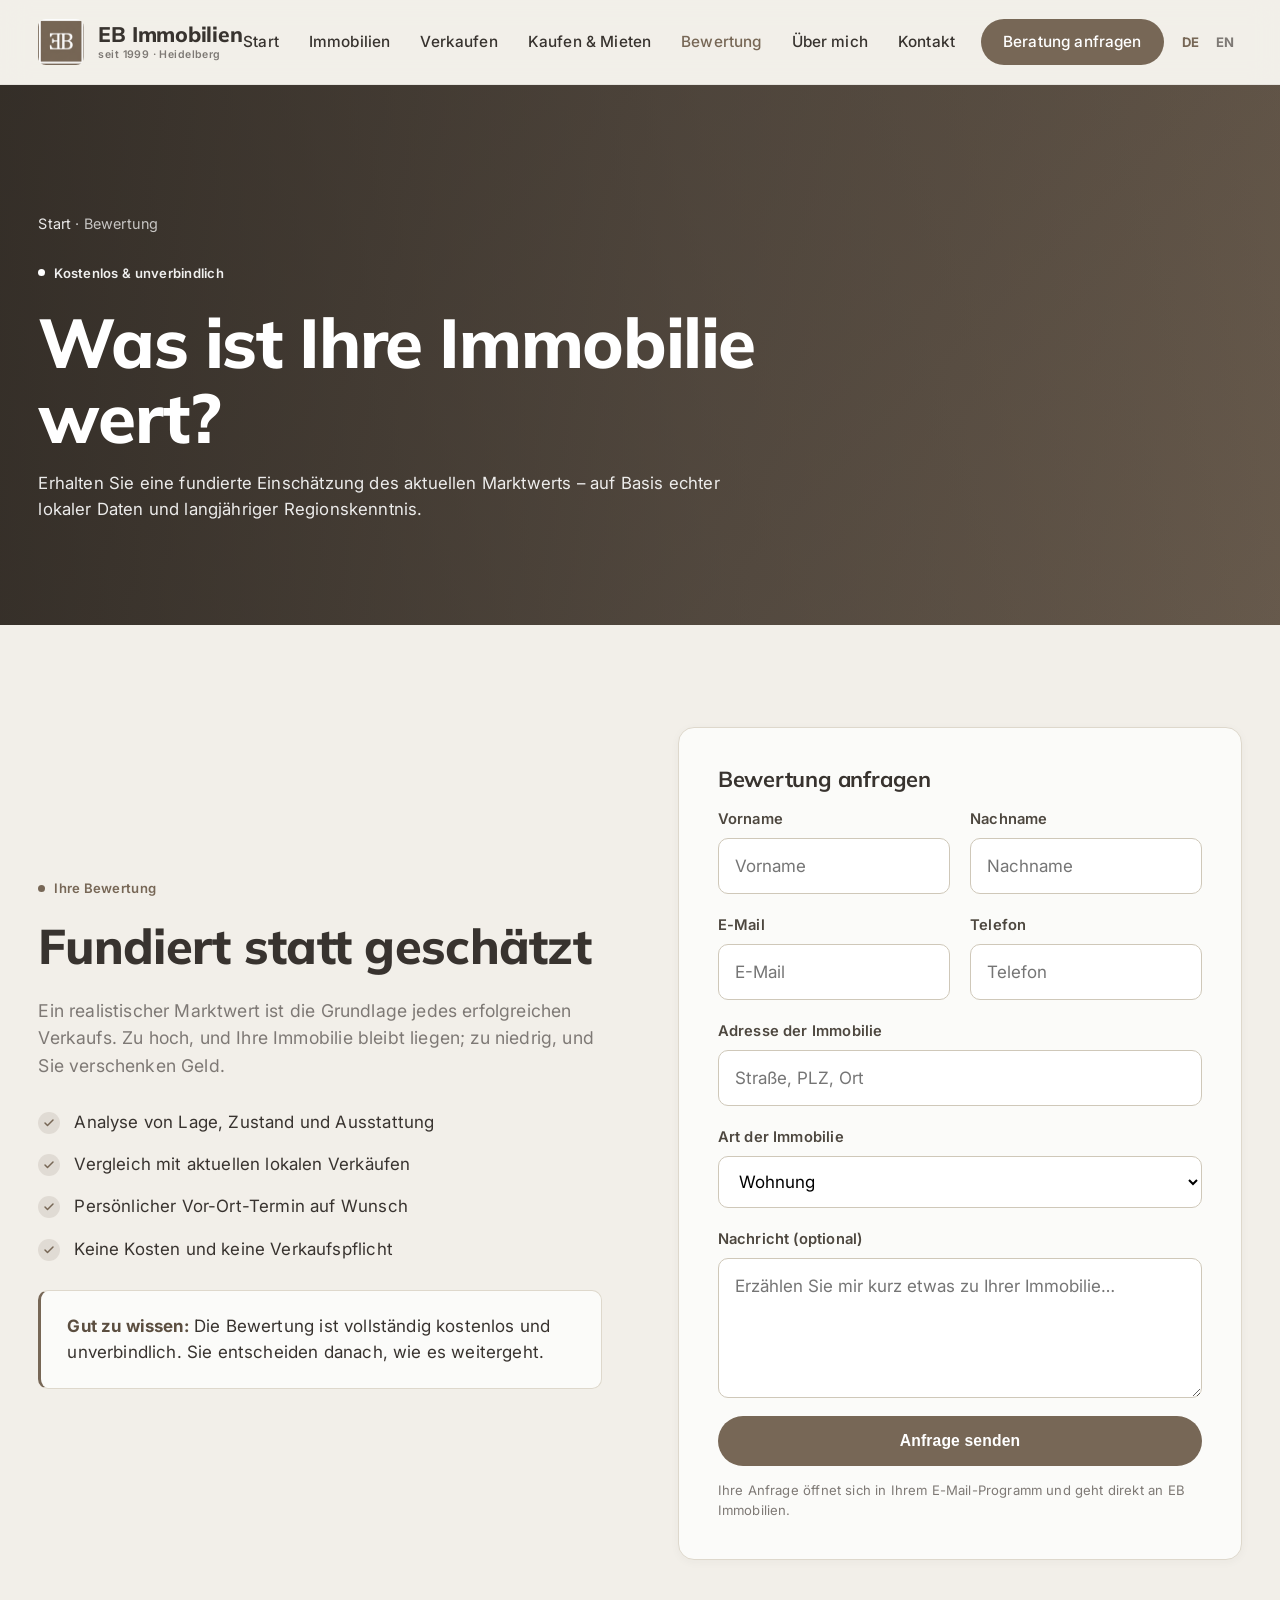
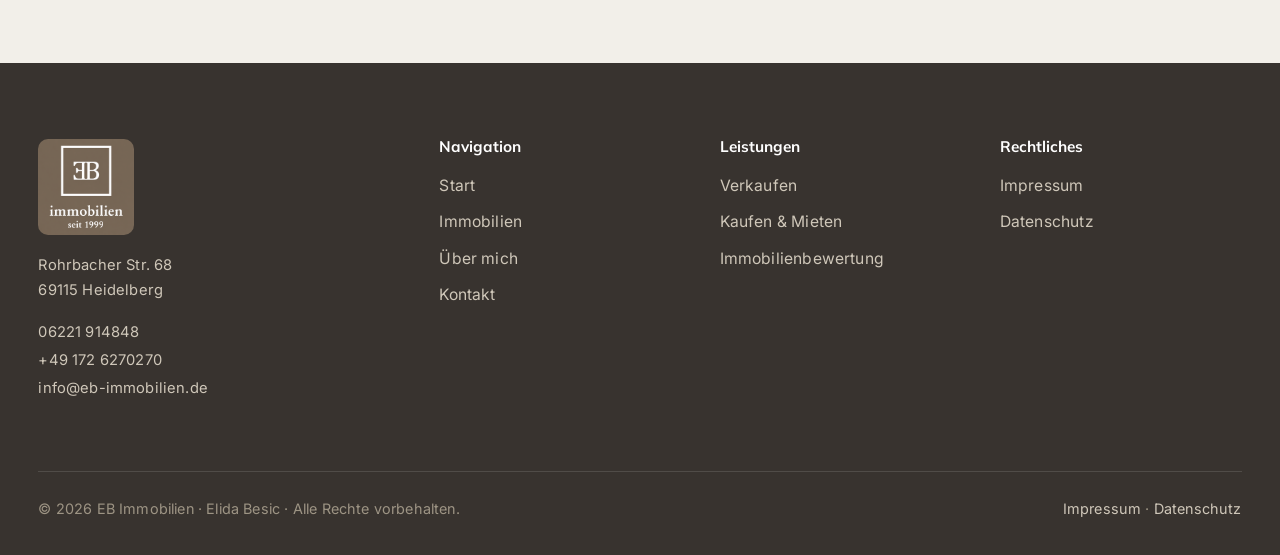
==== commit ba0a5337: "Redesign v3: match Lagom reference closely - Sans-serif system (Mulish headings + Inter body), sente" ====
--- a/bewertung.html
+++ b/bewertung.html
@@ -9,7 +9,7 @@
   <link rel="preconnect" href="https://fonts.googleapis.com">
   <link rel="preconnect" href="https://fonts.gstatic.com" crossorigin>
   <link href="https://fonts.googleapis.com/css2?family=Inter:wght@400;500;600;700;800&display=swap" rel="stylesheet">
-  <link rel="stylesheet" href="assets/styles.css?v=2">
+  <link rel="stylesheet" href="assets/styles.css?v=3">
 </head>
 <body>
   <div id="site-header"></div>
@@ -89,8 +89,8 @@
   </section>
 
   <div id="site-footer"></div>
-  <script src="assets/i18n.js?v=2"></script>
-  <script src="assets/site.js?v=2"></script>
-  <script src="assets/content.js?v=2"></script>
+  <script src="assets/i18n.js?v=3"></script>
+  <script src="assets/site.js?v=3"></script>
+  <script src="assets/content.js?v=3"></script>
 </body>
 </html>
--- a/assets/styles.css
+++ b/assets/styles.css
@@ -1,28 +1,29 @@
-@import url("https://fonts.googleapis.com/css2?family=Cormorant+Garamond:ital,wght@0,400;0,500;0,600;0,700;1,400;1,500&display=swap");
+@import url("https://fonts.googleapis.com/css2?family=Inter:wght@400;500;600;700&family=Mulish:wght@400;500;600;700;800;900&display=swap");
 
 :root {
-  --taupe: #776756;
+  /* Palette aligned to the Lagom reference + EB brand taupe */
+  --cream: #f2efe9;        /* main background */
+  --offwhite: #fbfbf9;     /* cards */
+  --brown: #38332f;        /* primary text / dark sections */
+  --brown-soft: #4d473f;
+  --taupe: #776756;        /* brand accent (buttons) */
   --taupe-dark: #5b4e40;
-  --taupe-deep: #423a30;
-  --taupe-light: #948574;
-  --taupe-tint: #efe9df;
-  --sand: #e7dfd1;
-  --ink: #2b2620;
-  --muted: #8a8073;
-  --bg: #f6f3ed;
-  --bg-2: #fbf9f4;
-  --card: #ffffff;
-  --line: #e5ddcf;
-  --line-strong: #d6ccba;
-  --shadow-sm: 0 1px 3px rgba(66, 58, 48, 0.05);
-  --shadow: 0 18px 44px rgba(66, 58, 48, 0.10);
-  --shadow-lg: 0 34px 70px rgba(46, 40, 32, 0.16);
-  --radius: 6px;
-  --radius-sm: 4px;
-  --radius-lg: 10px;
-  --maxw: 1220px;
+  --greige: #a39c8c;       /* footer / muted surfaces */
+  --muted: #7e7975;        /* muted text */
+  --line: #ded8cc;
+  --line-strong: #cfc8b9;
+  --ink: var(--brown);
+  --bg: var(--cream);
+  --card: var(--offwhite);
+  --shadow-sm: 0 2px 10px rgba(56, 51, 47, 0.04);
+  --shadow: 0 22px 50px rgba(56, 51, 47, 0.08);
+  --shadow-lg: 0 40px 80px rgba(56, 51, 47, 0.14);
+  --radius: 16px;
+  --radius-sm: 10px;
+  --radius-lg: 22px;
+  --maxw: 1280px;
   --font: "Inter", system-ui, -apple-system, "Segoe UI", Roboto, Helvetica, Arial, sans-serif;
-  --display: "Cormorant Garamond", Georgia, "Times New Roman", serif;
+  --display: "Mulish", "Inter", system-ui, sans-serif;
 }
 
 * { box-sizing: border-box; }
@@ -33,46 +34,45 @@
   font-family: var(--font);
   color: var(--ink);
   background: var(--bg);
-  line-height: 1.7;
-  font-size: 16px;
+  line-height: 1.55;
+  font-size: 17px;
+  letter-spacing: .01em;
   -webkit-font-smoothing: antialiased;
 }
 
 img { max-width: 100%; display: block; }
 
-a { color: var(--taupe-dark); text-decoration: none; transition: color .2s ease; }
-a:hover { color: var(--ink); }
-
-h1, h2, h3, h4 { margin: 0 0 .5em; font-weight: 600; }
-h1, h2, h3 { font-family: var(--display); font-weight: 500; line-height: 1.1; letter-spacing: -0.005em; }
-h1 { font-size: clamp(2.6rem, 6vw, 4.6rem); font-weight: 500; }
-h2 { font-size: clamp(2rem, 4.4vw, 3.1rem); }
-h3 { font-size: 1.5rem; }
-h4 { font-family: var(--font); font-size: 1rem; font-weight: 600; letter-spacing: 0; }
+a { color: var(--brown); text-decoration: none; transition: color .2s ease, opacity .2s ease; }
+a:hover { color: var(--taupe); }
+
+h1, h2, h3, h4 { margin: 0 0 .5em; font-family: var(--display); font-weight: 800; line-height: 1.08; letter-spacing: -0.01em; }
+h1 { font-size: clamp(2.7rem, 5.4vw, 5.4rem); }
+h2 { font-size: clamp(2rem, 3.8vw, 3.4rem); letter-spacing: -0.015em; }
+h3 { font-size: clamp(1.3rem, 1.7vw, 1.6rem); font-weight: 700; }
+h4 { font-size: 1.06rem; font-weight: 700; letter-spacing: 0; }
 p { margin: 0 0 1rem; }
-::selection { background: rgba(119,103,86,.18); }
-
-.container { width: 100%; max-width: var(--maxw); margin: 0 auto; padding: 0 28px; }
-
-.section { padding: 116px 0; }
-.section--tight { padding: 76px 0; }
-.section--alt { background: var(--bg-2); }
-
-.section-head { max-width: 720px; margin: 0 auto 64px; text-align: center; }
+::selection { background: rgba(119,103,86,.2); }
+
+.container { width: 100%; max-width: var(--maxw); margin: 0 auto; padding: 0 clamp(20px, 3vw, 48px); }
+
+.section { padding: clamp(72px, 8vw, 132px) 0; }
+.section--tight { padding: clamp(56px, 5vw, 84px) 0; }
+.section--alt { background: linear-gradient(180deg, var(--cream), #efeae1); }
+
+.section-head { max-width: 760px; margin: 0 auto clamp(44px, 5vw, 72px); text-align: center; }
 .section-head .lead { margin-left: auto; margin-right: auto; }
-.section-head h2 { margin-bottom: .3em; }
-
-/* Eyebrow: minimal letter-spaced label with a short rule */
+.section-head h2 { margin-bottom: .28em; }
+
+/* Eyebrow: small sentence-case label with a dot */
 .eyebrow {
-  display: inline-flex; align-items: center; gap: 12px;
-  font-family: var(--font); font-size: .72rem; font-weight: 600;
-  letter-spacing: .26em; text-transform: uppercase; color: var(--taupe);
-  margin-bottom: 24px;
-}
-.eyebrow::before { content: ""; width: 28px; height: 1px; background: var(--taupe-light); }
+  display: inline-flex; align-items: center; gap: 9px;
+  font-family: var(--font); font-size: .82rem; font-weight: 600;
+  letter-spacing: .02em; color: var(--taupe); margin-bottom: 22px;
+}
+.eyebrow::before { content: ""; width: 7px; height: 7px; border-radius: 50%; background: var(--taupe); flex: none; }
 .section-head .eyebrow { justify-content: center; }
 
-.lead { font-size: 1.16rem; color: var(--muted); max-width: 62ch; line-height: 1.75; }
+.lead { font-size: clamp(1.1rem, 1.3vw, 1.32rem); color: var(--muted); max-width: 64ch; line-height: 1.55; }
 
 a:focus-visible, button:focus-visible, .btn:focus-visible,
 input:focus-visible, select:focus-visible, textarea:focus-visible {
@@ -82,52 +82,47 @@
 /* ---------- Header / Nav ---------- */
 .site-header {
   position: sticky; top: 0; z-index: 50;
-  background: rgba(246, 243, 237, .9);
-  backdrop-filter: saturate(140%) blur(12px);
-  border-bottom: 1px solid var(--line);
-}
-.nav { display: flex; align-items: center; justify-content: space-between; gap: 24px; height: 88px; }
+  background: rgba(242, 239, 233, .82);
+  backdrop-filter: saturate(140%) blur(14px);
+  border-bottom: 1px solid rgba(56,51,47,.07);
+}
+.nav { display: flex; align-items: center; justify-content: space-between; gap: 24px; height: 84px; }
 .brand { display: flex; align-items: center; gap: 14px; color: var(--ink); white-space: nowrap; }
 .brand:hover { color: var(--ink); }
-.brand-logo { width: 46px; height: 46px; border-radius: 4px; flex: none; }
-.brand > span { display: flex; flex-direction: column; line-height: 1.1; }
-.brand .name { font-family: var(--display); font-size: 1.45rem; font-weight: 600; letter-spacing: .01em; }
-.brand small { font-size: .6rem; font-weight: 600; color: var(--muted); letter-spacing: .26em; text-transform: uppercase; margin-top: 2px; }
-/* legacy mark fallback */
-.brand-mark { width: 44px; height: 44px; border-radius: 4px; flex: none; background: var(--taupe); display: grid; place-items: center; color: #fff; font-family: var(--display); font-weight: 700; }
-
-.nav-links { display: flex; align-items: center; gap: 4px; flex-wrap: nowrap; }
+.brand-logo { width: 46px; height: 46px; border-radius: 8px; flex: none; }
+.brand > span { display: flex; flex-direction: column; line-height: 1.12; }
+.brand .name { font-family: var(--display); font-size: 1.32rem; font-weight: 800; letter-spacing: -0.01em; }
+.brand small { font-size: .66rem; font-weight: 600; color: var(--muted); letter-spacing: .04em; margin-top: 2px; }
+.brand-mark { width: 44px; height: 44px; border-radius: 8px; flex: none; background: var(--taupe); display: grid; place-items: center; color: #fff; font-family: var(--display); font-weight: 800; }
+
+.nav-links { display: flex; align-items: center; gap: 2px; flex-wrap: nowrap; }
 .nav-links a {
-  color: var(--ink); font-size: .78rem; font-weight: 500; letter-spacing: .12em; text-transform: uppercase;
-  padding: 10px 12px; border-radius: 4px; white-space: nowrap; position: relative;
+  color: var(--brown); font-size: .96rem; font-weight: 500; letter-spacing: .01em;
+  padding: 9px 14px; border-radius: 8px; white-space: nowrap;
 }
 .nav-links a:hover { color: var(--taupe); }
 .nav-links a.active { color: var(--taupe); }
-.nav-links a.active::after {
-  content: ""; position: absolute; left: 12px; right: 12px; bottom: 4px; height: 1px; background: var(--taupe);
-}
 
 .nav-cta {
-  background: var(--taupe); color: #fff !important; padding: 11px 20px !important; border-radius: 4px !important;
-  font-weight: 600; margin-left: 10px; flex: none; letter-spacing: .1em !important;
+  background: var(--taupe); color: #fff !important; padding: 11px 22px !important; border-radius: 999px !important;
+  font-weight: 600; margin-left: 10px; flex: none;
 }
 .nav-cta:hover { background: var(--taupe-dark) !important; }
-.nav-cta.active::after { display: none; }
-
-.lang-toggle { display: inline-flex; align-items: center; gap: 1px; margin-left: 10px; flex: none; }
+
+.lang-toggle { display: inline-flex; align-items: center; gap: 1px; margin-left: 8px; flex: none; }
 .lang-toggle button {
-  border: none; background: none; cursor: pointer; font: inherit; font-size: .74rem; font-weight: 700;
-  color: var(--muted); padding: 5px 7px; border-radius: 3px; transition: .2s ease; letter-spacing: .08em;
+  border: none; background: none; cursor: pointer; font: inherit; font-size: .82rem; font-weight: 700;
+  color: var(--muted); padding: 6px 8px; border-radius: 6px; transition: .2s ease;
 }
 .lang-toggle button.active { color: var(--taupe); }
-.lang-toggle button:hover { color: var(--ink); }
+.lang-toggle button:hover { color: var(--brown); }
 
 .nav-toggle {
-  display: none; background: none; border: 1px solid var(--line-strong); border-radius: 4px;
+  display: none; background: none; border: 1px solid var(--line-strong); border-radius: 8px;
   width: 46px; height: 46px; cursor: pointer; align-items: center; justify-content: center;
 }
 .nav-toggle span, .nav-toggle span::before, .nav-toggle span::after {
-  content: ""; display: block; width: 20px; height: 1.5px; background: var(--ink); position: relative; transition: .25s;
+  content: ""; display: block; width: 20px; height: 2px; background: var(--ink); position: relative; transition: .25s; border-radius: 2px;
 }
 .nav-toggle span::before { content: ""; position: absolute; top: -6px; }
 .nav-toggle span::after { content: ""; position: absolute; top: 6px; }
@@ -135,20 +130,19 @@
 /* ---------- Buttons ---------- */
 .btn {
   display: inline-flex; align-items: center; gap: 10px;
-  padding: 15px 32px; border-radius: var(--radius-sm); font-weight: 600; font-size: .78rem;
-  letter-spacing: .12em; text-transform: uppercase; cursor: pointer; border: 1px solid transparent;
-  transition: background .25s ease, color .25s ease, border-color .25s ease, transform .25s ease;
+  padding: 15px 30px; border-radius: 999px; font-weight: 600; font-size: .98rem;
+  letter-spacing: .01em; cursor: pointer; border: 1px solid transparent;
+  transition: background .25s ease, color .25s ease, border-color .25s ease, transform .25s ease, box-shadow .25s ease;
 }
 .btn--primary { background: var(--taupe); color: #fff; }
-.btn--primary:hover { background: var(--taupe-dark); color: #fff; transform: translateY(-2px); }
-/* light/cream solid — for use on dark imagery */
-.btn--gold { background: var(--taupe-tint); color: var(--taupe-deep); }
-.btn--gold:hover { background: #fff; color: var(--taupe-deep); transform: translateY(-2px); }
-.btn--ghost { background: transparent; color: var(--taupe-dark); border-color: var(--line-strong); }
+.btn--primary:hover { background: var(--taupe-dark); color: #fff; transform: translateY(-2px); box-shadow: 0 12px 26px rgba(91,78,64,.28); }
+.btn--gold { background: var(--brown); color: #fff; }
+.btn--gold:hover { background: #29251f; color: #fff; transform: translateY(-2px); }
+.btn--ghost { background: transparent; color: var(--brown); border-color: var(--line-strong); }
 .btn--ghost:hover { border-color: var(--taupe); color: var(--taupe); transform: translateY(-2px); }
-.btn--light { background: transparent; color: #fff; border-color: rgba(255,255,255,.5); }
-.btn--light:hover { background: rgba(255,255,255,.12); color: #fff; transform: translateY(-2px); }
-.btn--lg { padding: 17px 38px; font-size: .8rem; }
+.btn--light { background: #fff; color: var(--brown); }
+.btn--light:hover { background: var(--cream); color: var(--brown); transform: translateY(-2px); }
+.btn--lg { padding: 17px 36px; font-size: 1.02rem; }
 
 /* ---------- Hero ---------- */
 .hero {
@@ -158,134 +152,133 @@
 .hero::before {
   content: ""; position: absolute; inset: 0; z-index: 0;
   background-image: var(--ph, url("img/hero.svg"));
-  background-size: cover; background-position: center 42%; transform: scale(1.02);
+  background-size: cover; background-position: center 42%; transform: scale(1.03);
 }
 .hero::after {
   content: ""; position: absolute; inset: 0; z-index: 0; pointer-events: none;
   background:
-    linear-gradient(90deg, rgba(43,38,32,.82) 0%, rgba(66,58,48,.62) 45%, rgba(66,58,48,.28) 100%),
-    linear-gradient(180deg, rgba(43,38,32,.25), rgba(43,38,32,.5));
-}
-.hero-inner { position: relative; z-index: 1; padding: 150px 0 130px; max-width: 760px; }
-.hero h1 { color: #fff; font-weight: 500; letter-spacing: -0.01em; }
-.hero p { font-size: 1.22rem; color: rgba(255,255,255,.9); max-width: 56ch; font-weight: 300; }
-.hero-actions { display: flex; gap: 16px; flex-wrap: wrap; margin-top: 38px; }
+    linear-gradient(90deg, rgba(40,36,32,.74) 0%, rgba(56,51,47,.5) 48%, rgba(56,51,47,.2) 100%),
+    linear-gradient(180deg, rgba(40,36,32,.15), rgba(40,36,32,.5));
+}
+.hero-inner { position: relative; z-index: 1; padding: clamp(110px, 16vw, 200px) 0 clamp(90px, 12vw, 150px); max-width: 880px; }
+.hero h1 { color: #fff; letter-spacing: -0.02em; }
+.hero p { font-size: clamp(1.1rem, 1.5vw, 1.4rem); color: rgba(255,255,255,.92); max-width: 56ch; font-weight: 400; }
+.hero-actions { display: flex; gap: 14px; flex-wrap: wrap; margin-top: 38px; }
 .hero .eyebrow { color: rgba(255,255,255,.92); }
-.hero .eyebrow::before { background: rgba(255,255,255,.6); }
+.hero .eyebrow::before { background: #fff; }
 
 .hero-stats {
-  position: relative; z-index: 1; display: grid; grid-template-columns: repeat(4, 1fr); gap: 28px;
-  border-top: 1px solid rgba(255,255,255,.22); padding: 32px 0 0; margin-top: 56px; max-width: 760px;
-}
-.hero-stats .num { font-size: 2.5rem; font-weight: 500; font-family: var(--display); color: #fff; line-height: 1; }
-.hero-stats .lbl { font-size: .74rem; color: rgba(255,255,255,.74); letter-spacing: .14em; text-transform: uppercase; margin-top: 10px; }
+  position: relative; z-index: 1; display: grid; grid-template-columns: repeat(4, 1fr); gap: 30px;
+  border-top: 1px solid rgba(255,255,255,.22); padding: 34px 0 0; margin-top: 60px; max-width: 880px;
+}
+.hero-stats .num { font-family: var(--display); font-size: clamp(1.9rem, 2.6vw, 2.8rem); font-weight: 800; color: #fff; line-height: 1; letter-spacing: -0.02em; }
+.hero-stats .lbl { font-size: .92rem; color: rgba(255,255,255,.78); margin-top: 10px; }
 
 /* ---------- Cards / Grid ---------- */
-.grid { display: grid; gap: 30px; }
+.grid { display: grid; gap: clamp(20px, 2vw, 32px); }
 .grid--2 { grid-template-columns: repeat(2, 1fr); }
 .grid--3 { grid-template-columns: repeat(3, 1fr); }
 .grid--4 { grid-template-columns: repeat(4, 1fr); }
 
 .card {
   background: var(--card); border: 1px solid var(--line); border-radius: var(--radius);
-  padding: 40px 36px; box-shadow: var(--shadow-sm); transition: transform .3s ease, box-shadow .3s ease, border-color .3s ease;
-  position: relative;
-}
-.card:hover { transform: translateY(-4px); box-shadow: var(--shadow); border-color: var(--line-strong); }
+  padding: clamp(28px, 2.6vw, 40px); box-shadow: var(--shadow-sm);
+  transition: transform .3s ease, box-shadow .3s ease; position: relative;
+}
+.card:hover { transform: translateY(-5px); box-shadow: var(--shadow); }
 .card .ico {
-  width: 50px; height: 50px; display: grid; place-items: center;
-  color: var(--taupe); font-size: 1.7rem; margin-bottom: 22px;
-  border: 1px solid var(--line-strong); border-radius: 50%;
+  width: 56px; height: 56px; border-radius: 14px; display: grid; place-items: center;
+  background: rgba(119,103,86,.1); color: var(--taupe); font-size: 1.6rem; margin-bottom: 22px;
 }
 a.card { color: inherit; }
-.card h3 { margin-bottom: 12px; font-size: 1.6rem; }
-.card p { color: var(--muted); margin-bottom: 0; font-size: 1rem; line-height: 1.7; }
-.card .more { display: inline-flex; align-items: center; gap: 8px; margin-top: 22px; font-weight: 600; font-size: .74rem; letter-spacing: .12em; text-transform: uppercase; color: var(--taupe); transition: gap .2s ease; }
+.card h3 { margin-bottom: 12px; }
+.card p { color: var(--muted); margin-bottom: 0; font-size: 1rem; line-height: 1.6; }
+.card .more { display: inline-flex; align-items: center; gap: 8px; margin-top: 22px; font-weight: 600; font-size: .96rem; color: var(--taupe); transition: gap .2s ease; }
 a.card:hover .more { gap: 13px; }
 
 .card--media { padding: 0; overflow: hidden; display: flex; flex-direction: column; }
 .card--media .thumb { aspect-ratio: 16 / 11; overflow: hidden; position: relative; background: var(--taupe); }
 .card--media .thumb img { width: 100%; height: 100%; object-fit: cover; transition: transform .6s ease; }
 .card--media:hover .thumb img { transform: scale(1.05); }
-.card--media .body { padding: 34px 32px; flex: 1; display: flex; flex-direction: column; }
-.card--media .body h3 { font-size: 1.6rem; margin-bottom: 12px; }
+.card--media .body { padding: clamp(26px, 2.4vw, 36px); flex: 1; display: flex; flex-direction: column; }
+.card--media .body h3 { margin-bottom: 12px; }
 .card--media .body p { flex: 1; color: var(--muted); margin: 0; }
-.card--media .body .more { color: var(--taupe); }
+.card--media .body .more { color: var(--taupe); margin-top: 22px; font-weight: 600; }
 
 /* ---------- Property listing cards ---------- */
-.listing-grid { display: grid; grid-template-columns: repeat(3, 1fr); gap: 36px; }
+.listing-grid { display: grid; grid-template-columns: repeat(3, 1fr); gap: clamp(22px, 2.4vw, 36px); }
 .listing {
   background: var(--card); border: 1px solid var(--line); border-radius: var(--radius); overflow: hidden;
   box-shadow: var(--shadow-sm); display: flex; flex-direction: column;
-  transition: transform .3s ease, box-shadow .3s ease, border-color .3s ease;
-}
-.listing:hover { transform: translateY(-4px); box-shadow: var(--shadow); border-color: var(--line-strong); }
+  transition: transform .3s ease, box-shadow .3s ease;
+}
+.listing:hover { transform: translateY(-5px); box-shadow: var(--shadow); }
 .listing-photo { aspect-ratio: 3 / 2; position: relative; overflow: hidden; background: var(--taupe); }
 .listing-photo img { width: 100%; height: 100%; object-fit: cover; transition: transform .6s ease; }
 .listing:hover .listing-photo img { transform: scale(1.05); }
 .listing-badge {
   position: absolute; top: 16px; left: 16px; z-index: 2;
-  font-size: .64rem; font-weight: 700; letter-spacing: .14em; text-transform: uppercase;
-  padding: 7px 13px; border-radius: 3px; color: #fff; background: var(--taupe-deep);
-}
-.listing-badge.is-available { background: #5b6e52; }
+  font-size: .8rem; font-weight: 700; letter-spacing: .01em;
+  padding: 6px 14px; border-radius: 999px; color: #fff; background: var(--brown);
+}
+.listing-badge.is-available { background: #4f7a52; }
 .listing-badge.is-reserved { background: var(--taupe); }
-.listing-badge.is-sold { background: #7a4a44; }
+.listing-badge.is-sold { background: #99514a; }
 .listing-type {
   position: absolute; top: 16px; right: 16px; z-index: 2;
-  font-size: .66rem; font-weight: 600; letter-spacing: .1em; text-transform: uppercase; padding: 7px 13px; border-radius: 3px;
-  background: rgba(251,249,244,.92); color: var(--taupe-deep);
-}
-.listing-body { padding: 28px 28px 30px; display: flex; flex-direction: column; flex: 1; }
-.listing-loc { font-size: .7rem; color: var(--taupe); font-weight: 600; letter-spacing: .16em; text-transform: uppercase; margin-bottom: 10px; }
-.listing-body h3 { font-size: 1.5rem; margin-bottom: 12px; }
-.listing-body p { color: var(--muted); font-size: .96rem; margin: 0 0 20px; flex: 1; line-height: 1.7; }
-.listing-specs { display: flex; flex-wrap: wrap; gap: 18px; margin-bottom: 22px; padding-bottom: 22px; border-bottom: 1px solid var(--line); }
-.listing-specs .spec { font-size: .86rem; font-weight: 500; color: var(--taupe-dark); }
+  font-size: .8rem; font-weight: 600; padding: 6px 14px; border-radius: 999px;
+  background: rgba(251,251,249,.94); color: var(--brown);
+}
+.listing-body { padding: clamp(22px, 1.8vw, 30px); display: flex; flex-direction: column; flex: 1; }
+.listing-loc { font-size: .9rem; color: var(--taupe); font-weight: 600; margin-bottom: 8px; }
+.listing-body h3 { margin-bottom: 12px; }
+.listing-body p { color: var(--muted); font-size: 1rem; margin: 0 0 20px; flex: 1; line-height: 1.6; }
+.listing-specs { display: flex; flex-wrap: wrap; gap: 20px; margin-bottom: 22px; padding-bottom: 22px; border-bottom: 1px solid var(--line); }
+.listing-specs .spec { font-size: .92rem; font-weight: 500; color: var(--brown-soft); }
 .listing-foot { display: flex; align-items: center; justify-content: space-between; gap: 12px; margin-top: auto; }
-.listing-price { font-size: 1.5rem; font-weight: 600; color: var(--ink); font-family: var(--display); }
-.listing-foot .more { font-weight: 600; font-size: .72rem; letter-spacing: .12em; text-transform: uppercase; color: var(--taupe); }
-.listings-empty { text-align: center; color: var(--muted); padding: 60px 20px; grid-column: 1 / -1; font-size: 1.1rem; }
+.listing-price { font-family: var(--display); font-size: 1.5rem; font-weight: 800; color: var(--brown); letter-spacing: -0.02em; }
+.listing-foot .more { font-weight: 600; font-size: .96rem; color: var(--taupe); }
+.listings-empty { text-align: center; color: var(--muted); padding: 64px 20px; grid-column: 1 / -1; font-size: 1.12rem; }
 
 /* property filter bar */
-.filters { display: flex; gap: 6px; flex-wrap: wrap; justify-content: center; margin-bottom: 56px; }
+.filters { display: flex; gap: 8px; flex-wrap: wrap; justify-content: center; margin-bottom: clamp(36px, 4vw, 56px); }
 .filter-btn {
-  border: none; border-bottom: 1px solid transparent; background: none; color: var(--muted); cursor: pointer;
-  font: inherit; font-weight: 600; font-size: .76rem; letter-spacing: .14em; text-transform: uppercase;
-  padding: 8px 18px; transition: .2s ease;
-}
-.filter-btn:hover { color: var(--ink); }
-.filter-btn.active { color: var(--taupe); border-bottom-color: var(--taupe); }
+  border: 1px solid var(--line-strong); background: transparent; color: var(--muted); cursor: pointer;
+  font: inherit; font-weight: 600; font-size: .96rem; padding: 9px 22px; border-radius: 999px; transition: .2s ease;
+}
+.filter-btn:hover { color: var(--brown); border-color: var(--taupe); }
+.filter-btn.active { color: #fff; background: var(--taupe); border-color: var(--taupe); }
 
 /* split / feature */
-.split { display: grid; grid-template-columns: 1fr 1fr; gap: 72px; align-items: center; }
+.split { display: grid; grid-template-columns: 1fr 1fr; gap: clamp(40px, 6vw, 84px); align-items: center; }
 .split--reverse .split-media { order: 2; }
 .media-card {
-  border-radius: var(--radius); overflow: hidden; box-shadow: var(--shadow);
+  border-radius: var(--radius-lg); overflow: hidden; box-shadow: var(--shadow);
   aspect-ratio: 4 / 3; position: relative; background: var(--taupe);
 }
 .media-card > img { width: 100%; height: 100%; object-fit: cover; position: absolute; inset: 0; }
 .media-card::after {
   content: ""; position: absolute; left: 0; right: 0; bottom: 0; height: 45%; z-index: 1;
-  background: linear-gradient(transparent, rgba(43,38,32,.6)); pointer-events: none;
+  background: linear-gradient(transparent, rgba(40,36,32,.6)); pointer-events: none;
 }
 .media-card .media-tag {
   position: absolute; left: 0; right: 0; bottom: 22px; z-index: 2;
-  color: #fff; font-weight: 500; font-size: 1.05rem; text-align: center; font-family: var(--display);
-  letter-spacing: .02em; padding: 0 18px; text-shadow: 0 2px 14px rgba(0,0,0,.5);
-}
-.img-frame { border-radius: var(--radius); overflow: hidden; box-shadow: var(--shadow); position: relative; }
+  color: #fff; font-weight: 700; font-size: 1.06rem; text-align: center; font-family: var(--display);
+  letter-spacing: .01em; padding: 0 18px; text-shadow: 0 2px 14px rgba(0,0,0,.45);
+}
+.img-frame { border-radius: var(--radius-lg); overflow: hidden; box-shadow: var(--shadow); position: relative; }
 .img-frame img { width: 100%; height: 100%; object-fit: cover; display: block; }
 
-.checklist { list-style: none; padding: 0; margin: 30px 0 0; display: grid; gap: 18px; }
-.checklist li { display: flex; gap: 16px; align-items: flex-start; color: var(--ink); font-size: 1.04rem; }
+.checklist { list-style: none; padding: 0; margin: 30px 0 0; display: grid; gap: 16px; }
+.checklist li { display: flex; gap: 14px; align-items: flex-start; color: var(--brown); font-size: 1.06rem; }
 .checklist li::before {
-  content: ""; flex: none; width: 8px; height: 8px; border-radius: 50%; background: var(--taupe); margin-top: 11px;
+  content: ""; flex: none; width: 22px; height: 22px; border-radius: 50%; margin-top: 3px;
+  background: rgba(119,103,86,.14) url("data:image/svg+xml,%3Csvg xmlns='http://www.w3.org/2000/svg' viewBox='0 0 24 24' fill='none' stroke='%23776756' stroke-width='3' stroke-linecap='round' stroke-linejoin='round'%3E%3Cpolyline points='20 6 9 17 4 12'/%3E%3C/svg%3E") center/12px no-repeat;
 }
 
 /* ---------- Page hero (subpages) ---------- */
 .page-hero {
-  position: relative; overflow: hidden; color: #fff; padding: 116px 0 100px;
+  position: relative; overflow: hidden; color: #fff; padding: clamp(90px, 10vw, 150px) 0 clamp(72px, 8vw, 120px);
   background: linear-gradient(135deg, #5b4e40, #776756);
 }
 .page-hero--photo::before {
@@ -294,116 +287,116 @@
 }
 .page-hero--photo::after {
   content: ""; position: absolute; inset: 0; z-index: 0; pointer-events: none;
-  background: linear-gradient(90deg, rgba(43,38,32,.82) 0%, rgba(66,58,48,.6) 55%, rgba(66,58,48,.34) 100%);
+  background: linear-gradient(90deg, rgba(40,36,32,.76) 0%, rgba(56,51,47,.52) 55%, rgba(56,51,47,.26) 100%);
 }
 .page-hero .container { position: relative; z-index: 1; }
-.page-hero h1 { color: #fff; margin-bottom: 16px; max-width: 20ch; font-weight: 500; }
-.page-hero p { color: rgba(255,255,255,.88); max-width: 62ch; margin: 0; font-size: 1.16rem; font-weight: 300; }
-.page-hero .eyebrow { color: rgba(255,255,255,.9); }
-.page-hero .eyebrow::before { background: rgba(255,255,255,.6); }
-.crumbs { font-size: .72rem; color: rgba(255,255,255,.7); margin-bottom: 22px; letter-spacing: .14em; text-transform: uppercase; }
+.page-hero h1 { color: #fff; margin-bottom: 16px; max-width: 20ch; letter-spacing: -0.02em; }
+.page-hero p { color: rgba(255,255,255,.9); max-width: 64ch; margin: 0; font-size: clamp(1.05rem, 1.3vw, 1.28rem); font-weight: 400; }
+.page-hero .eyebrow { color: rgba(255,255,255,.92); }
+.page-hero .eyebrow::before { background: #fff; }
+.crumbs { font-size: .9rem; color: rgba(255,255,255,.72); margin-bottom: 22px; }
 .crumbs a { color: rgba(255,255,255,.9); }
 .crumbs a:hover { color: #fff; }
 
 /* ---------- Tables ---------- */
-.table-wrap { overflow-x: auto; border-radius: var(--radius); border: 1px solid var(--line); background: #fff; box-shadow: var(--shadow-sm); }
+.table-wrap { overflow-x: auto; border-radius: var(--radius); border: 1px solid var(--line); background: var(--card); box-shadow: var(--shadow-sm); }
 table { width: 100%; border-collapse: collapse; min-width: 480px; }
 th, td { text-align: left; padding: 16px 22px; border-bottom: 1px solid var(--line); }
-th { font-size: .72rem; text-transform: uppercase; letter-spacing: .14em; color: var(--taupe); font-weight: 600; }
+th { font-size: .88rem; color: var(--taupe); font-weight: 700; }
 tr:last-child td { border-bottom: none; }
-td strong { color: var(--ink); }
+td strong { color: var(--brown); }
 
 /* ---------- Steps (process) ---------- */
-.steps { display: grid; gap: 0; counter-reset: step; max-width: 820px; margin: 0 auto; }
+.steps { display: grid; gap: 0; max-width: 860px; margin: 0 auto; counter-reset: step; }
 .step {
-  display: grid; grid-template-columns: 70px 1fr; gap: 28px; align-items: start;
-  padding: 34px 0; border-bottom: 1px solid var(--line);
+  display: grid; grid-template-columns: 76px 1fr; gap: 28px; align-items: start;
+  padding: 36px 0; border-bottom: 1px solid var(--line);
 }
 .step:last-child { border-bottom: none; }
 .step::before {
   counter-increment: step; content: "0" counter(step);
-  font-family: var(--display); font-weight: 500; font-size: 2.2rem; color: var(--taupe-light); line-height: 1;
-}
-.step h3 { margin: 0 0 8px; font-size: 1.5rem; }
+  font-family: var(--display); font-weight: 800; font-size: 2rem; color: var(--taupe); line-height: 1;
+  width: 64px; height: 64px; border-radius: 50%; background: rgba(119,103,86,.1); display: grid; place-items: center;
+}
+.step h3 { margin: 8px 0 8px; }
 .step p { margin: 0; color: var(--muted); }
 
 /* ---------- People ---------- */
-.person { background: #fff; border: 1px solid var(--line); border-radius: var(--radius); padding: 34px; text-align: center; box-shadow: var(--shadow-sm); transition: transform .3s ease; }
+.person { background: var(--card); border: 1px solid var(--line); border-radius: var(--radius); padding: 36px; text-align: center; box-shadow: var(--shadow-sm); transition: transform .3s ease; }
 .person:hover { transform: translateY(-4px); }
 .avatar {
-  width: 80px; height: 80px; border-radius: 50%; margin: 0 auto 18px; display: grid; place-items: center;
-  font-weight: 600; font-size: 1.6rem; color: #fff; font-family: var(--display); background: var(--taupe);
-}
-.person .role { color: var(--taupe); font-weight: 600; font-size: .72rem; letter-spacing: .14em; text-transform: uppercase; }
-.person .name { font-size: 1.25rem; font-weight: 600; margin: 6px 0; font-family: var(--display); }
-.person a { font-size: .9rem; color: var(--muted); }
+  width: 84px; height: 84px; border-radius: 50%; margin: 0 auto 18px; display: grid; place-items: center;
+  font-family: var(--display); font-weight: 800; font-size: 1.6rem; color: #fff; background: var(--taupe);
+}
+.person .role { color: var(--taupe); font-weight: 600; font-size: .92rem; }
+.person .name { font-family: var(--display); font-size: 1.25rem; font-weight: 800; margin: 6px 0; }
+.person a { font-size: .92rem; color: var(--muted); }
 
 /* ---------- News ---------- */
 .news-item { display: grid; grid-template-columns: 110px 1fr; gap: 26px; padding: 28px 0; border-bottom: 1px solid var(--line); }
 .news-item:last-child { border-bottom: none; }
 .news-date { background: var(--taupe); color: #fff; border-radius: var(--radius-sm); padding: 16px; text-align: center; height: fit-content; }
-.news-date .d { font-size: 1.9rem; font-weight: 600; line-height: 1; font-family: var(--display); }
-.news-date .m { font-size: .72rem; text-transform: uppercase; letter-spacing: .1em; }
+.news-date .d { font-family: var(--display); font-size: 1.9rem; font-weight: 800; line-height: 1; }
+.news-date .m { font-size: .8rem; }
 .news-item h3 { margin-bottom: 6px; }
 .news-item p { color: var(--muted); margin: 0; }
 
 /* ---------- CTA band ---------- */
 .cta-band {
   position: relative; overflow: hidden;
-  background: linear-gradient(135deg, var(--taupe-deep), var(--taupe)); color: #fff;
-  border-radius: var(--radius); padding: 88px 56px; text-align: center; box-shadow: var(--shadow);
+  background: linear-gradient(135deg, #2b2620, var(--brown)); color: #fff;
+  border-radius: var(--radius-lg); padding: clamp(56px, 6vw, 96px) clamp(28px, 5vw, 64px); text-align: center; box-shadow: var(--shadow);
 }
 .cta-band--photo::before {
   content: ""; position: absolute; inset: 0; z-index: 0;
-  background-image: var(--ph); background-size: cover; background-position: center 45%; opacity: .85;
+  background-image: var(--ph); background-size: cover; background-position: center 45%; opacity: .8;
 }
 .cta-band--photo::after {
   content: ""; position: absolute; inset: 0; z-index: 0;
-  background: linear-gradient(135deg, rgba(66,58,48,.9), rgba(91,78,64,.72));
+  background: linear-gradient(135deg, rgba(40,36,32,.88), rgba(91,78,64,.7));
 }
 .cta-band > * { position: relative; z-index: 1; }
-.cta-band h2 { color: #fff; font-size: clamp(2.1rem, 4vw, 3rem); }
-.cta-band p { color: rgba(255,255,255,.88); max-width: 56ch; margin: 0 auto 32px; font-weight: 300; font-size: 1.12rem; }
+.cta-band h2 { color: #fff; }
+.cta-band p { color: rgba(255,255,255,.9); max-width: 58ch; margin: 0 auto 32px; font-weight: 400; font-size: clamp(1.05rem, 1.3vw, 1.22rem); }
 
 /* ---------- Feature strip (icon facts row) ---------- */
-.facts { display: grid; grid-template-columns: repeat(3, 1fr); gap: 40px; }
-.fact { display: block; }
+.facts { display: grid; grid-template-columns: repeat(3, 1fr); gap: clamp(28px, 3vw, 44px); }
 .fact .fico {
-  width: 50px; height: 50px; border-radius: 50%; display: grid; place-items: center; margin-bottom: 18px;
-  border: 1px solid var(--line-strong); color: var(--taupe); font-size: 1.4rem;
-}
-.fact h4 { margin: 0 0 8px; font-size: 1.25rem; font-family: var(--display); font-weight: 600; }
-.fact p { margin: 0; color: var(--muted); font-size: .98rem; }
+  width: 56px; height: 56px; border-radius: 14px; display: grid; place-items: center; margin-bottom: 18px;
+  background: rgba(119,103,86,.1); color: var(--taupe); font-size: 1.5rem;
+}
+.fact h4 { margin: 0 0 8px; font-size: 1.28rem; font-family: var(--display); font-weight: 800; }
+.fact p { margin: 0; color: var(--muted); font-size: 1rem; }
 
 /* prose */
 .prose { max-width: 760px; }
-.prose p { font-size: 1.06rem; color: #46403a; }
-.prose h2 { margin-top: 1.6em; }
+.prose p { font-size: 1.1rem; color: var(--brown-soft); line-height: 1.7; }
+.prose h2 { margin-top: 1.4em; }
 .prose ul { padding-left: 1.2em; }
 .prose li { margin-bottom: .5em; }
 .callout {
-  background: var(--bg-2); border: 1px solid var(--line); border-left: 2px solid var(--taupe);
+  background: var(--offwhite); border: 1px solid var(--line); border-left: 3px solid var(--taupe);
   border-radius: var(--radius-sm); padding: 22px 26px; margin: 26px 0;
 }
 .callout strong { color: var(--taupe-dark); }
-.tag { display: inline-block; background: var(--taupe-tint); color: var(--taupe-deep); padding: 6px 14px; border-radius: 3px; font-size: .8rem; font-weight: 600; margin: 0 6px 6px 0; }
-
-/* ---------- Footer ---------- */
-.site-footer { background: var(--taupe-deep); color: #cbc1b2; padding: 84px 0 36px; }
-.site-footer a { color: #cbc1b2; }
+.tag { display: inline-block; background: rgba(119,103,86,.12); color: var(--taupe-dark); padding: 6px 15px; border-radius: 999px; font-size: .88rem; font-weight: 600; margin: 0 6px 6px 0; }
+
+/* ---------- Footer (light, Lagom-style) ---------- */
+.site-footer { background: var(--brown); color: #cfc7b9; padding: clamp(56px, 6vw, 88px) 0 34px; }
+.site-footer a { color: #cfc7b9; }
 .site-footer a:hover { color: #fff; }
-.footer-grid { display: grid; grid-template-columns: 1.5fr 1fr 1fr 1fr; gap: 44px; }
-.footer-grid h4 { color: #fff; font-size: .72rem; text-transform: uppercase; letter-spacing: .18em; margin-bottom: 20px; font-weight: 600; }
-.footer-grid ul { list-style: none; padding: 0; margin: 0; display: grid; gap: 12px; font-size: .92rem; }
+.footer-grid { display: grid; grid-template-columns: 1.5fr 1fr 1fr 1fr; gap: clamp(28px, 3vw, 48px); }
+.footer-grid h4 { color: #fff; font-size: .96rem; margin-bottom: 18px; font-weight: 700; }
+.footer-grid ul { list-style: none; padding: 0; margin: 0; display: grid; gap: 12px; font-size: .98rem; }
 .footer-brand { margin-bottom: 18px; }
-.footer-brand img { width: 96px; height: auto; border-radius: 6px; }
+.footer-brand img { width: 96px; height: auto; border-radius: 10px; }
 .footer-bottom {
-  border-top: 1px solid rgba(255,255,255,.12); margin-top: 56px; padding-top: 26px;
-  display: flex; justify-content: space-between; gap: 16px; flex-wrap: wrap; font-size: .8rem; color: #9a8f7e; letter-spacing: .02em;
+  border-top: 1px solid rgba(255,255,255,.12); margin-top: 52px; padding-top: 26px;
+  display: flex; justify-content: space-between; gap: 16px; flex-wrap: wrap; font-size: .9rem; color: #9d9484;
 }
 
 /* reveal animation */
-.reveal { opacity: 0; transform: translateY(28px); transition: opacity .8s ease, transform .8s ease; }
+.reveal { opacity: 0; transform: translateY(30px); transition: opacity .8s ease, transform .8s ease; }
 .reveal.in { opacity: 1; transform: none; }
 @media (prefers-reduced-motion: reduce) {
   .reveal { opacity: 1; transform: none; transition: none; }
@@ -416,7 +409,7 @@
 /* back to top */
 .to-top {
   position: fixed; right: 26px; bottom: 26px; z-index: 90;
-  width: 48px; height: 48px; border-radius: 50%; border: 1px solid var(--line-strong); cursor: pointer;
+  width: 50px; height: 50px; border-radius: 50%; border: none; cursor: pointer;
   background: var(--taupe); color: #fff; font-size: 1.2rem; box-shadow: var(--shadow);
   display: grid; place-items: center; opacity: 0; transform: translateY(16px); pointer-events: none; transition: .3s ease;
 }
@@ -426,67 +419,61 @@
 /* marquee (legacy) */
 .marquee { overflow: hidden; }
 .marquee-track { display: flex; gap: 18px; width: max-content; animation: scrollx 36s linear infinite; }
-.marquee .chip { flex: none; background: #fff; border: 1px solid var(--line); border-radius: 4px; padding: 18px 28px; font-weight: 600; color: var(--taupe-dark); white-space: nowrap; }
+.marquee .chip { flex: none; background: var(--card); border: 1px solid var(--line); border-radius: 999px; padding: 16px 26px; font-weight: 600; color: var(--brown); white-space: nowrap; }
 @keyframes scrollx { from { transform: translateX(0); } to { transform: translateX(-50%); } }
 
 /* form fields */
-.form-card { background: #fff; border: 1px solid var(--line); border-radius: var(--radius); padding: 40px; box-shadow: var(--shadow-sm); }
+.form-card { background: var(--card); border: 1px solid var(--line); border-radius: var(--radius); padding: clamp(28px, 3vw, 42px); box-shadow: var(--shadow-sm); }
 .form-grid { display: grid; grid-template-columns: 1fr 1fr; gap: 20px; }
 .field { display: grid; gap: 7px; }
 .field.full { grid-column: 1 / -1; }
-.field label { font-weight: 600; font-size: .74rem; letter-spacing: .1em; text-transform: uppercase; color: var(--taupe-dark); }
+.field label { font-weight: 600; font-size: .92rem; color: var(--brown-soft); }
 .field input, .field select, .field textarea {
-  width: 100%; padding: 13px 15px; border: 1px solid var(--line-strong); border-radius: var(--radius-sm); font: inherit; background: var(--bg-2);
-  transition: border-color .2s, background .2s;
+  width: 100%; padding: 14px 16px; border: 1px solid var(--line-strong); border-radius: var(--radius-sm); font: inherit; background: #fff;
+  transition: border-color .2s, box-shadow .2s;
 }
 .field textarea { min-height: 140px; resize: vertical; }
-.field input:focus, .field select:focus, .field textarea:focus { outline: none; border-color: var(--taupe); background: #fff; }
-.form-done { display: none; margin-top: 18px; background: #eef0e9; border: 1px solid #cfd6c4; color: #4d5740; padding: 13px 16px; border-radius: var(--radius-sm); font-size: .92rem; }
+.field input:focus, .field select:focus, .field textarea:focus { outline: none; border-color: var(--taupe); box-shadow: 0 0 0 3px rgba(119,103,86,.14); }
+.form-done { display: none; margin-top: 18px; background: #eaf0e6; border: 1px solid #cdd9c2; color: #46603f; padding: 13px 16px; border-radius: var(--radius-sm); font-size: .95rem; }
 
 /* contact info list */
 .contact-list { list-style: none; padding: 0; margin: 0; display: grid; gap: 26px; }
 .contact-list li { display: flex; gap: 18px; align-items: flex-start; }
 .contact-list .cico {
-  flex: none; width: 46px; height: 46px; border-radius: 50%; display: grid; place-items: center;
-  border: 1px solid var(--line-strong); color: var(--taupe); font-size: 1.15rem;
-}
-.contact-list .lbl { font-size: .7rem; text-transform: uppercase; letter-spacing: .14em; color: var(--muted); font-weight: 600; margin-bottom: 2px; }
-.contact-list .val { font-weight: 500; font-size: 1.08rem; }
+  flex: none; width: 50px; height: 50px; border-radius: 14px; display: grid; place-items: center;
+  background: rgba(119,103,86,.1); color: var(--taupe); font-size: 1.2rem;
+}
+.contact-list .lbl { font-size: .86rem; color: var(--muted); font-weight: 600; margin-bottom: 2px; }
+.contact-list .val { font-weight: 600; font-size: 1.12rem; }
 
 /* ---------- Responsive ---------- */
 @media (max-width: 1080px) {
-  .nav { height: 76px; }
+  .nav { height: 74px; }
   .nav-toggle { display: inline-flex; }
   .nav-links {
-    position: absolute; top: 76px; left: 0; right: 0;
-    background: var(--bg); border-bottom: 1px solid var(--line);
+    position: absolute; top: 74px; left: 0; right: 0;
+    background: var(--cream); border-bottom: 1px solid var(--line);
     flex-direction: column; align-items: stretch; gap: 0; padding: 14px 18px 20px;
     box-shadow: var(--shadow); display: none;
   }
   .nav-links.open { display: flex; }
-  .nav-links a { padding: 14px 12px; font-size: .82rem; }
-  .nav-links a.active::after { display: none; }
+  .nav-links a { padding: 14px 12px; font-size: 1rem; }
   .nav-cta { text-align: center; margin: 8px 0 0; }
   .lang-toggle { margin: 10px 0 0; justify-content: center; }
-  .split { grid-template-columns: 1fr; gap: 44px; }
+  .split { grid-template-columns: 1fr; }
   .split--reverse .split-media { order: 0; }
   .grid--3, .grid--4 { grid-template-columns: repeat(2, 1fr); }
   .listing-grid { grid-template-columns: repeat(2, 1fr); }
-  .facts { grid-template-columns: 1fr; gap: 30px; }
-  .hero-stats { grid-template-columns: repeat(2, 1fr); gap: 30px; }
+  .facts { grid-template-columns: 1fr; }
+  .hero-stats { grid-template-columns: repeat(2, 1fr); }
   .footer-grid { grid-template-columns: 1fr 1fr; }
-  .hero-inner { padding: 110px 0 96px; }
 }
 @media (max-width: 560px) {
-  .container { padding: 0 22px; }
-  .section { padding: 76px 0; }
   .grid--2, .grid--3, .grid--4 { grid-template-columns: 1fr; }
   .listing-grid { grid-template-columns: 1fr; }
   .form-grid { grid-template-columns: 1fr; }
   .news-item { grid-template-columns: 60px 1fr; gap: 16px; }
-  .cta-band { padding: 56px 26px; }
-  .hero-inner { padding: 92px 0 72px; }
+  .hero-stats { grid-template-columns: 1fr 1fr; gap: 24px; }
   .footer-grid { grid-template-columns: 1fr; }
-  .hero-stats { grid-template-columns: 1fr 1fr; gap: 24px; }
-  .brand .name { font-size: 1.25rem; }
-}
+  .step { grid-template-columns: 56px 1fr; gap: 18px; }
+}
